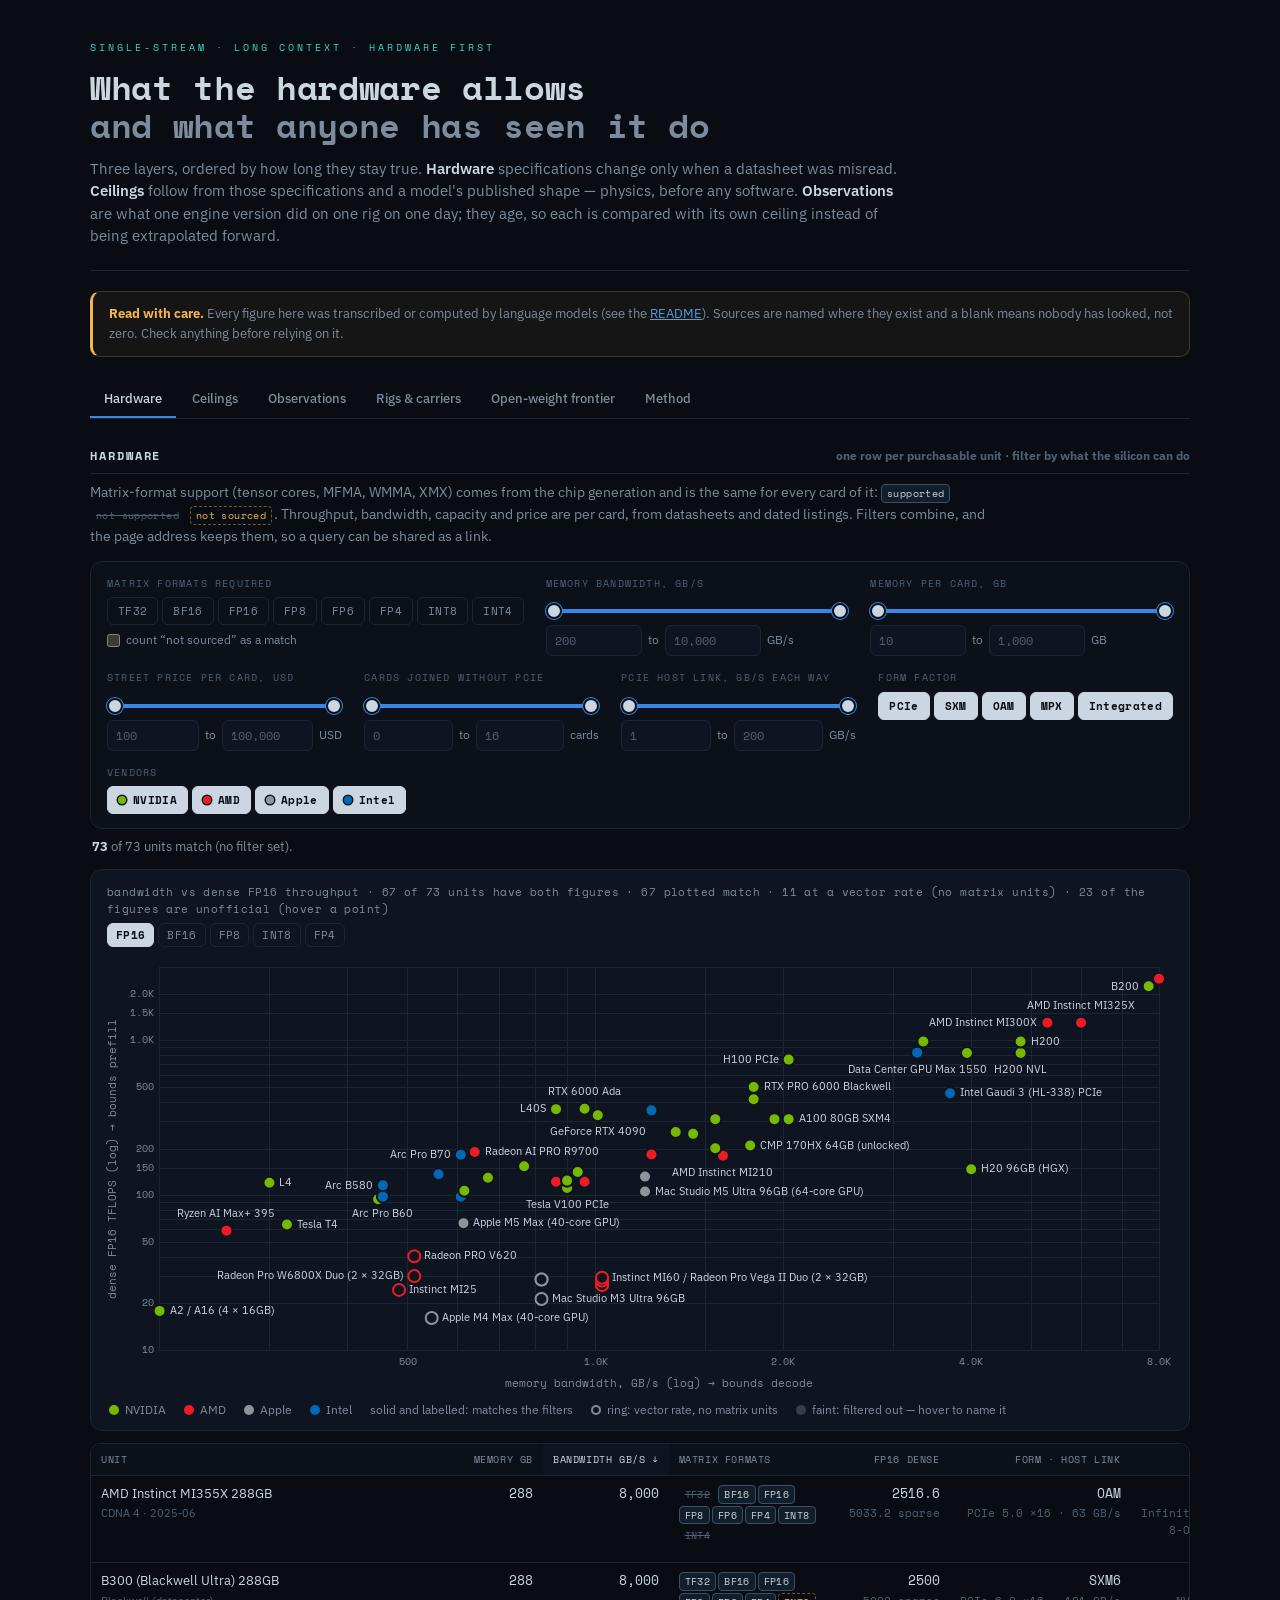
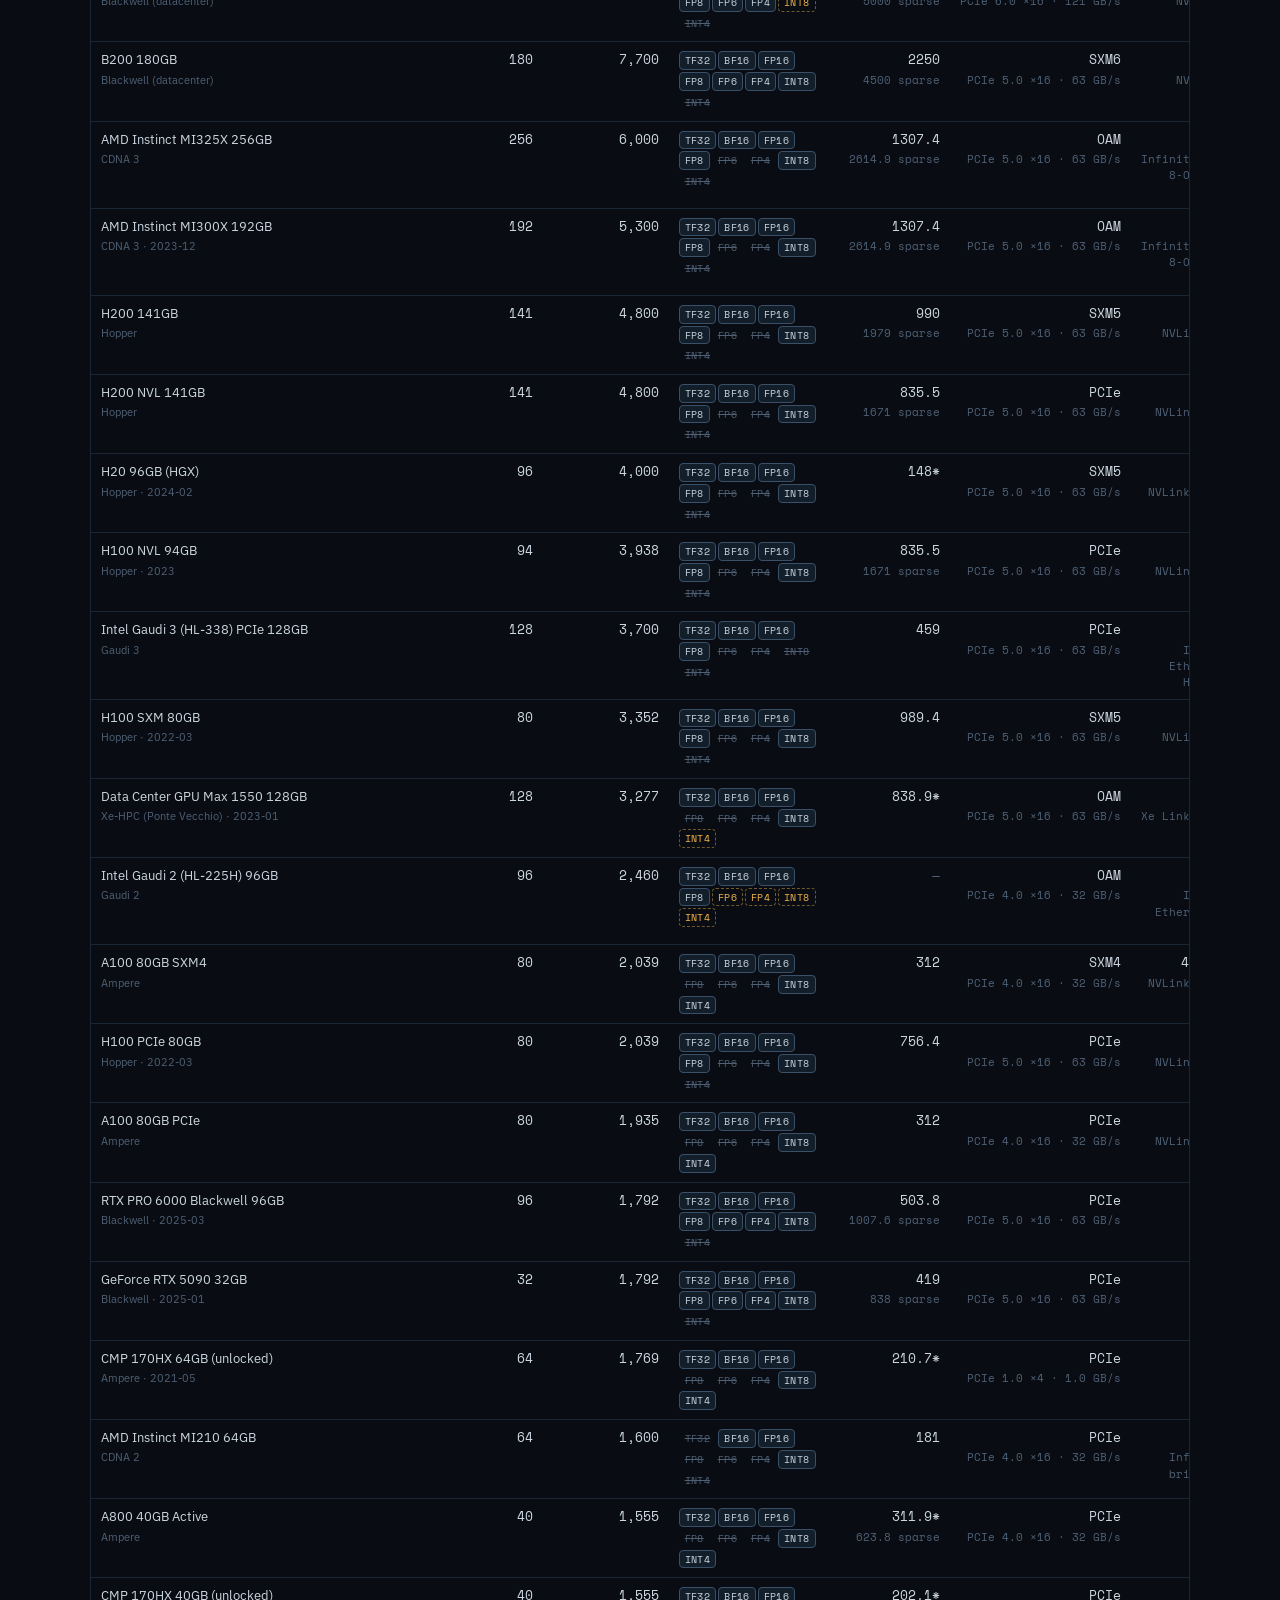
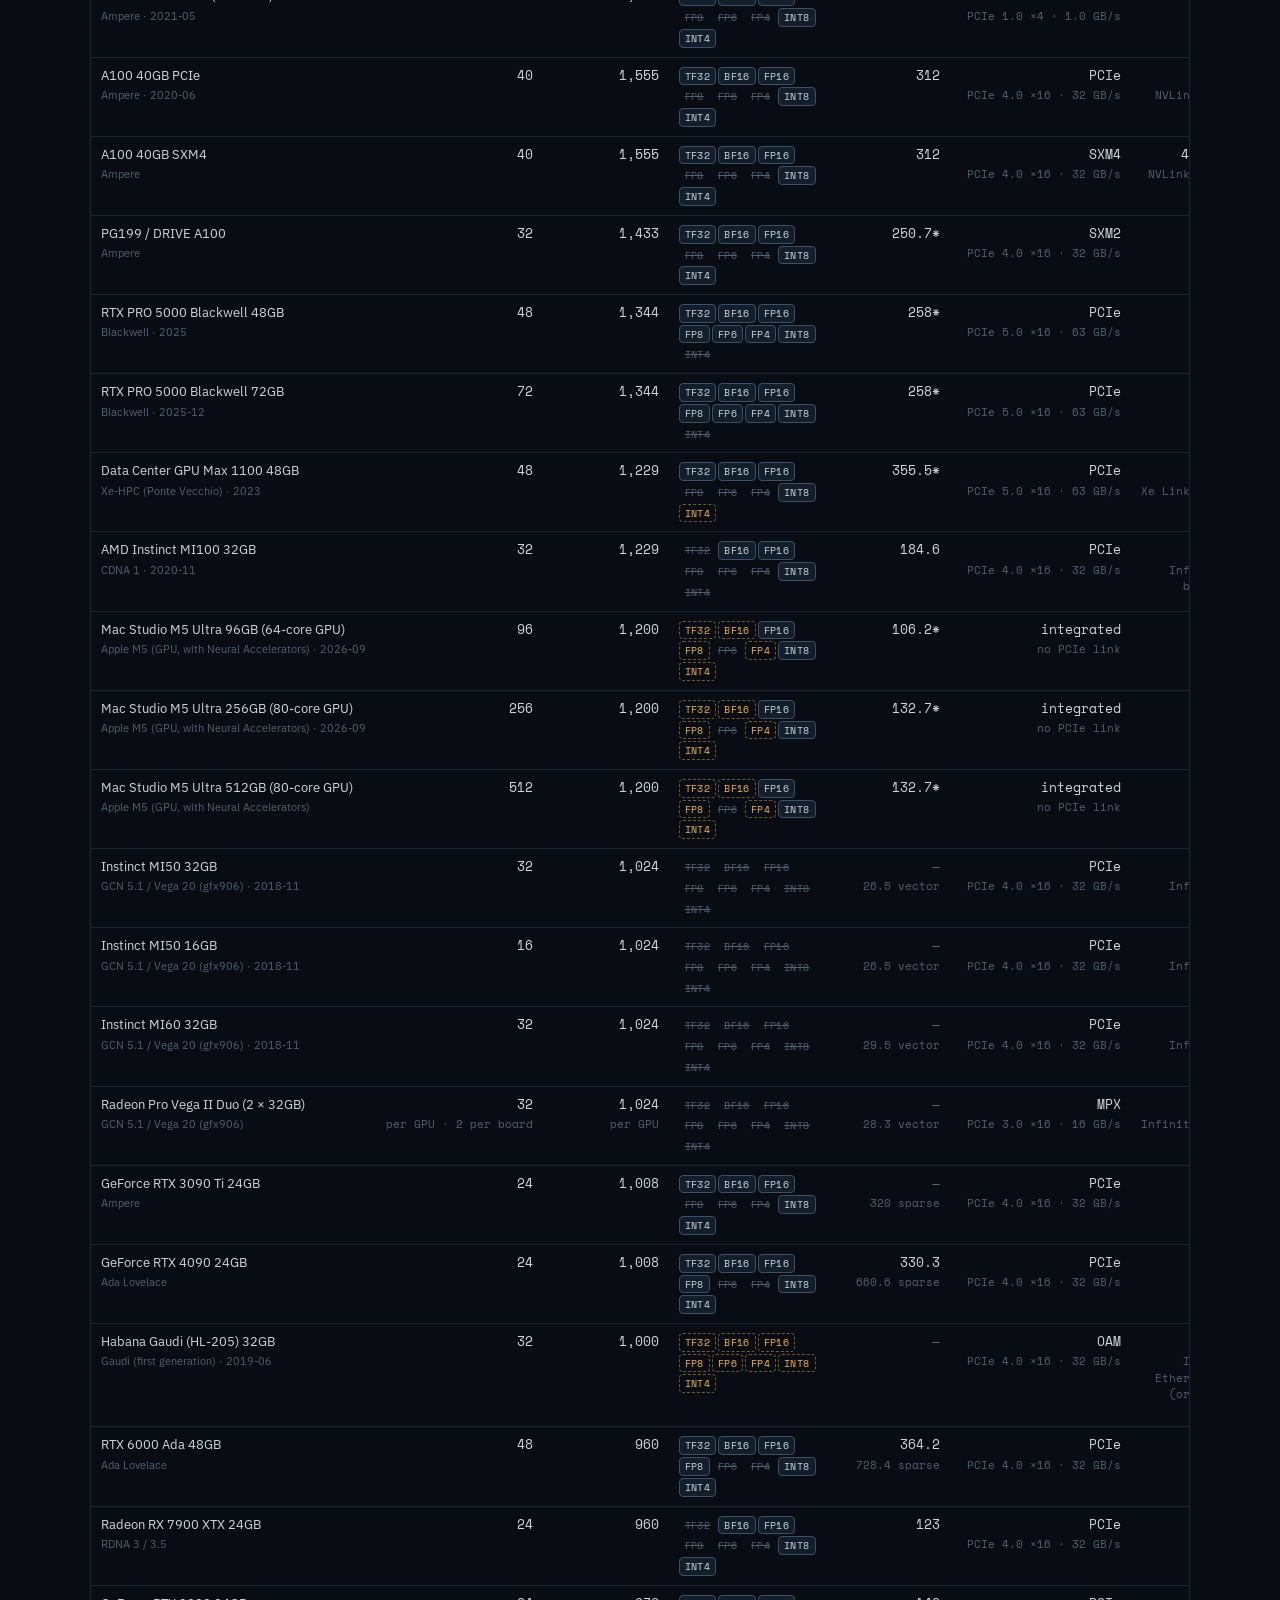
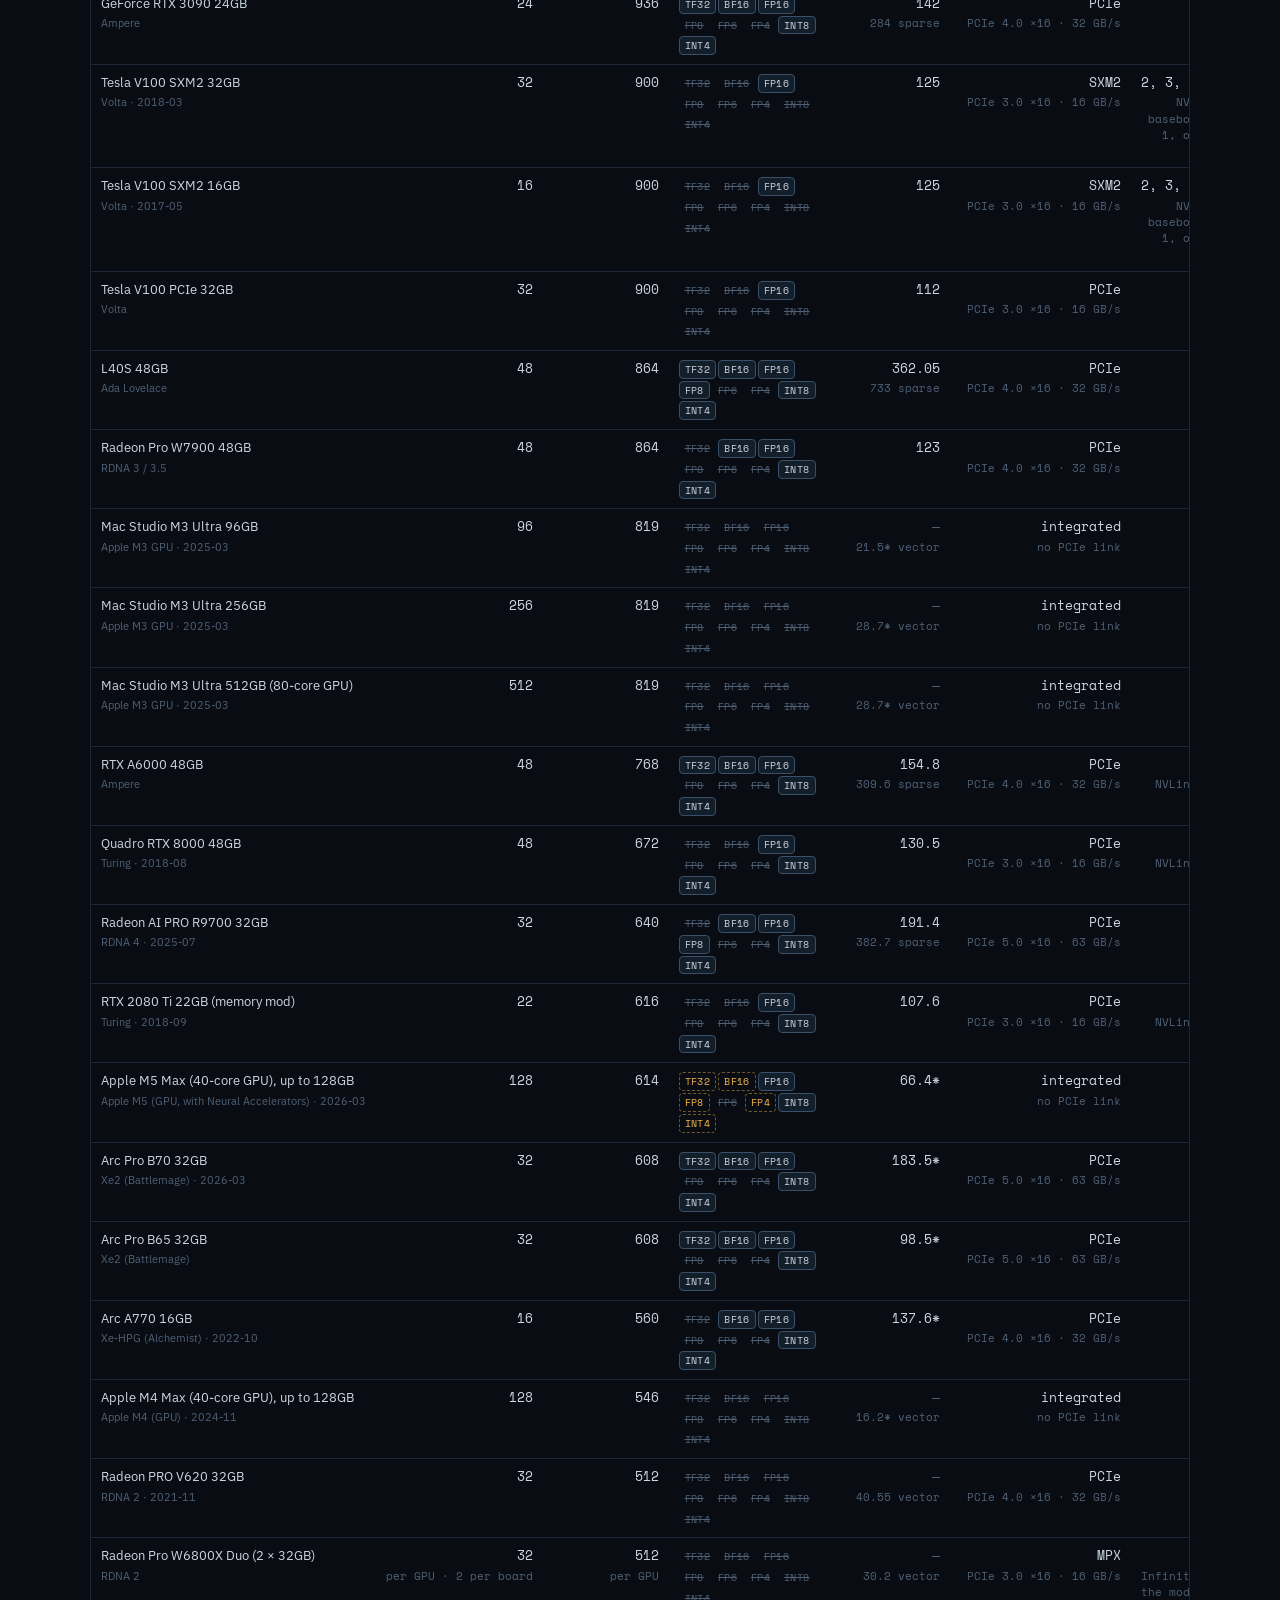
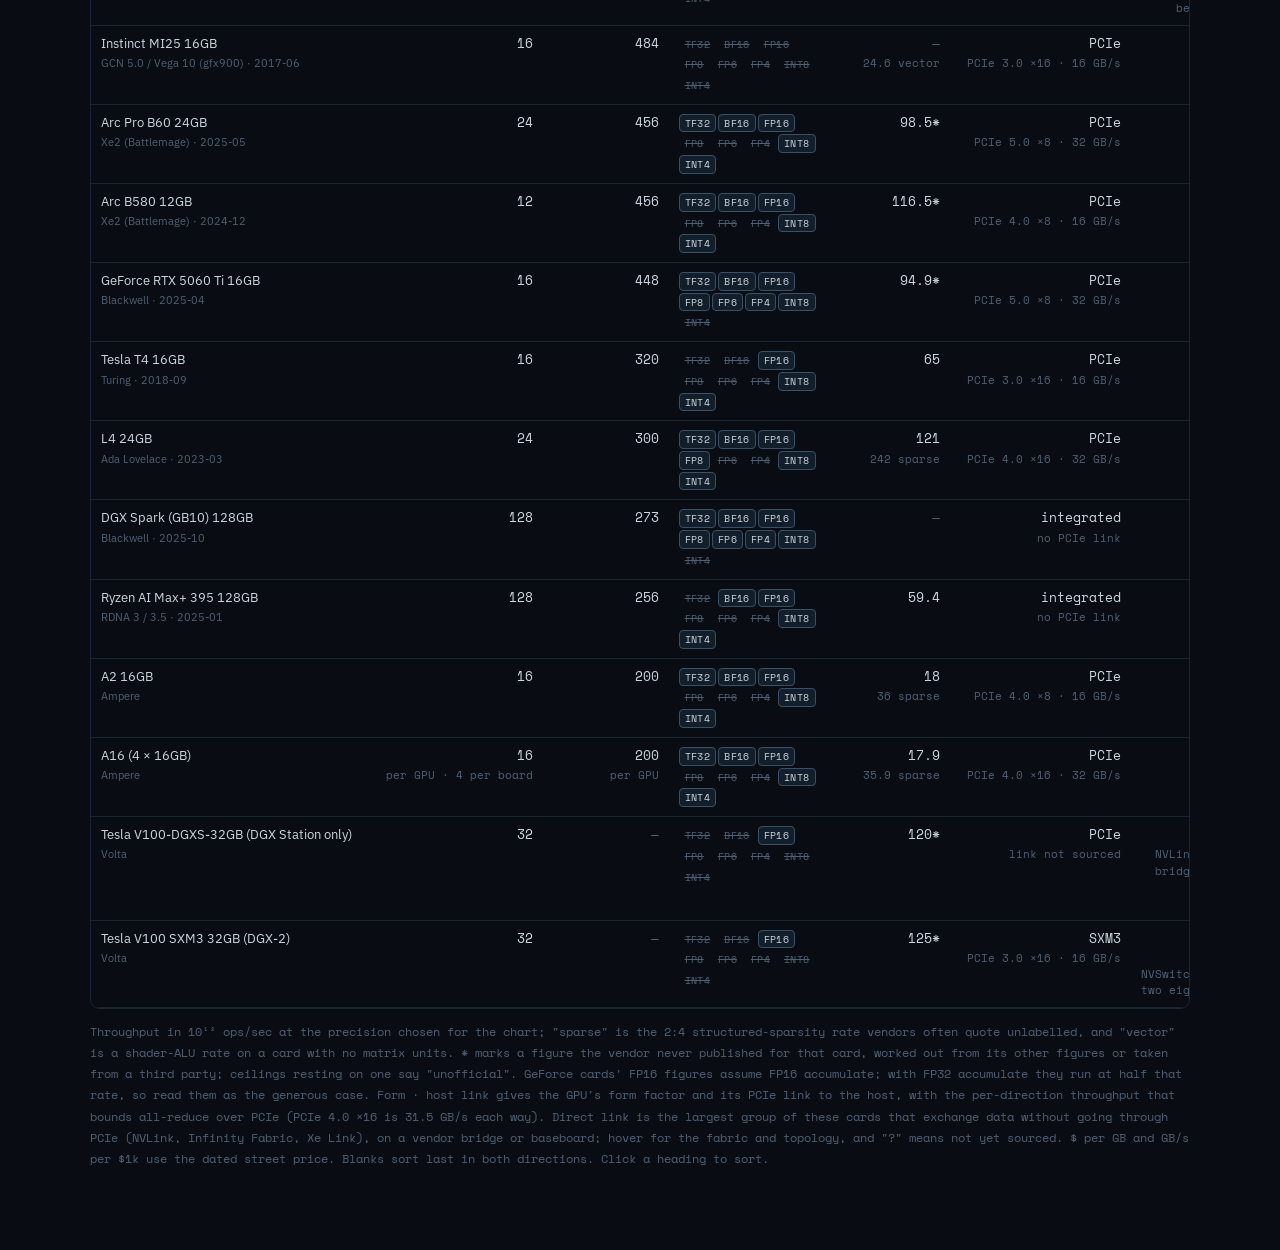
==== index.html @ 8f1ccc85 "fix: lookup tables are host RAM or SSD, not a host-RAM requirement Engines disagree on where n-gram " ====
<!DOCTYPE html>
<html lang="en">
<head>
<meta charset="UTF-8">
<meta name="viewport" content="width=device-width, initial-scale=1.0">
<title>Long-Context Inference Compendium</title>
<link rel="icon" href="data:image/svg+xml,%3Csvg xmlns='http://www.w3.org/2000/svg' viewBox='0 0 32 32'%3E%3Crect width='32' height='32' rx='6' fill='%230f1520'/%3E%3Cpath d='M4 8 L12 10 L20 20 L28 26' fill='none' stroke='%2337d6c6' stroke-width='3' stroke-linecap='round' stroke-linejoin='round'/%3E%3C/svg%3E">
<link rel="preconnect" href="https://fonts.googleapis.com">
<link rel="preconnect" href="https://fonts.gstatic.com" crossorigin>
<link href="https://fonts.googleapis.com/css2?family=Space+Mono:wght@400;700&family=IBM+Plex+Sans:wght@400;500;600&display=swap" rel="stylesheet">
<link rel="stylesheet" href="./assets/styles.css">
<!-- Chart.js vendored rather than CDN-linked: the page keeps working when a CDN
     is blocked or the version is pulled, and CI renders the same bytes users get. -->
<script src="./assets/chart.umd.js"></script>
<script type="module" src="./assets/app.js"></script>
</head>
<body>
<div class="wrap">

<header>
  <p class="kicker">Single-stream · long context · hardware first</p>
  <h1>What the hardware allows<br><span class="sub">and what anyone has seen it do</span></h1>
  <p class="lead">Three layers, ordered by how long they stay true. <b>Hardware</b> specifications change only when a datasheet was misread. <b>Ceilings</b> follow from those specifications and a model's published shape — physics, before any software. <b>Observations</b> are what one engine version did on one rig on one day; they age, so each is compared with its own ceiling instead of being extrapolated forward.</p>
</header>

<div class="loaderr hidden" id="loadError"></div>

<div class="note-band">
  <b>Read with care.</b> Every figure here was transcribed or computed by language models (see the <a href="https://github.com/ironblock/longctx-compendium#readme">README</a>). Sources are named where they exist and a blank means nobody has looked, not zero. Check anything before relying on it.
</div>

<div id="tabTop"></div>
<nav class="tabs" role="tablist" aria-label="Sections">
  <button type="button" role="tab" id="tab-hardware" data-tab="hardware" aria-controls="hardware" aria-selected="true">Hardware</button>
  <button type="button" role="tab" id="tab-ceilings" data-tab="ceilings" aria-controls="ceilings" aria-selected="false" tabindex="-1">Ceilings</button>
  <button type="button" role="tab" id="tab-observations" data-tab="observations" aria-controls="observations" aria-selected="false" tabindex="-1">Observations</button>
  <button type="button" role="tab" id="tab-rigs" data-tab="rigs" aria-controls="rigs" aria-selected="false" tabindex="-1">Rigs &amp; carriers</button>
  <button type="button" role="tab" id="tab-frontier" data-tab="frontier" aria-controls="frontier" aria-selected="false" tabindex="-1">Open-weight frontier</button>
  <button type="button" role="tab" id="tab-method" data-tab="method" aria-controls="method" aria-selected="false" tabindex="-1">Method</button>
</nav>

<div class="filters settingsbar" id="sharedSettings" hidden>
  <div class="sb-label">Shared by Ceilings, Rigs and the frontier</div>
  <div class="fgroup">
    <div class="tglabel">Weights</div>
    <div class="chips" id="weightChips"></div>
  </div>
  <div class="fgroup">
    <div class="tglabel">KV cache</div>
    <div class="chips" id="kvChips"></div>
  </div>
  <div class="fgroup">
    <div class="tglabel">Draft weights</div>
    <div class="chips" id="specChips"></div>
  </div>
  <div class="fgroup slide">
    <div class="tglabel" id="depthLabel">Context depth, tokens</div>
    <div id="depthSlider" role="group" aria-labelledby="depthLabel"></div>
  </div>
</div>

<!-- ===================================================================== 1 -->
<section id="hardware" role="tabpanel" aria-labelledby="tab-hardware" tabindex="0">
<h2>Hardware <span class="tail">one row per purchasable unit · filter by what the silicon can do</span></h2>
<p class="intro">Matrix-format support (tensor cores, MFMA, WMMA, XMX) comes from the chip generation and is the same for every card of it: <span class="fmt native">supported</span> <span class="fmt absent">not supported</span> <span class="fmt unknown">not sourced</span>. Throughput, bandwidth, capacity and price are per card, from datasheets and dated listings. Filters combine, and the page address keeps them, so a query can be shared as a link.</p>

<div class="filters" id="hwFilters">
  <div class="fgroup">
    <div class="tglabel">Matrix formats required</div>
    <div class="chips" id="fmtChips"></div>
    <label class="check"><input type="checkbox" id="fmtUnknownOk"> count “not sourced” as a match</label>
  </div>
  <div class="fgroup slide">
    <div class="tglabel" id="bwLabel">Memory bandwidth, GB/s</div>
    <div id="bwRange" role="group" aria-labelledby="bwLabel"></div>
  </div>
  <div class="fgroup slide">
    <div class="tglabel" id="memLabel">Memory per card, GB</div>
    <div id="memRange" role="group" aria-labelledby="memLabel"></div>
  </div>
  <div class="fgroup slide">
    <div class="tglabel" id="priceLabel">Street price per card, USD</div>
    <div id="priceRange" role="group" aria-labelledby="priceLabel"></div>
  </div>
  <div class="fgroup slide">
    <div class="tglabel" id="linkLabel" title="The largest group of these cards that NVLink, Infinity Fabric or Xe Link joins, on a vendor bridge or baseboard">Cards joined without PCIe</div>
    <div id="linkRange" role="group" aria-labelledby="linkLabel"></div>
  </div>
  <div class="fgroup slide">
    <div class="tglabel" id="hostLabel" title="The GPU's PCIe link to the host, per direction: what all-reduce over PCIe runs at">PCIe host link, GB/s each way</div>
    <div id="hostRange" role="group" aria-labelledby="hostLabel"></div>
  </div>
  <div class="fgroup">
    <div class="tglabel">Form factor</div>
    <div class="chips" id="formChips"></div>
  </div>
  <div class="fgroup">
    <div class="tglabel">Vendors</div>
    <div class="chips" id="vendorChips"></div>
  </div>
</div>
<p class="summary"><span id="hwSummary"></span> <button type="button" id="hwReset" hidden>Clear filters</button></p>

<div class="chartbox">
  <div class="cap">
    <span id="scatterCap"></span>
    <span class="chips mini" id="scatterPrecChips" aria-label="Throughput precision for the chart"></span>
  </div>
  <div class="ch ch-scatter"><canvas id="scatterChart" aria-label="Memory bandwidth against dense matrix throughput, one point per catalog unit" role="img"></canvas></div>
  <div class="legend" id="scatterLegend"></div>
</div>

<div class="tscroll"><table id="hwTable">
  <thead><tr></tr></thead>
  <tbody></tbody>
</table></div>
<p class="src" id="hwNote"></p>
</section>

<!-- ===================================================================== 2 -->
<section id="ceilings" role="tabpanel" aria-labelledby="tab-ceilings" tabindex="0">
<h2>Ceilings <span class="tail">one model, one depth · what physics allows before any software</span></h2>
<p class="intro"><b>Decode</b> (one stream, one token per pass) is bounded by memory bandwidth ÷ the bytes each step must read: the active weights, the whole KV cache of every full-attention layer, the window of every sliding-window layer, and the state of every linear-attention layer. That grows with depth at a rate set by the model's architecture — which is why a hybrid model and a dense one cannot be compared on raw tokens/sec, only each against its own ceiling. <b>Prefill</b> is bounded by rated matrix throughput at the precision the engine actually multiplies in; real prefill lands far below it, so read it as a bound, not a forecast.</p>

<div class="filters" id="ceilControls">
  <div class="fgroup wide">
    <div class="tglabel">Model</div>
    <select id="modelSelect" aria-label="Model"></select>
  </div>
  <div class="fgroup slide">
    <div class="tglabel" id="cardLabel">Cards</div>
    <div id="cardSlider" role="group" aria-labelledby="cardLabel"></div>
    <label class="check"><input type="checkbox" id="cardsAuto"> the fewest of 1, 2, 4 or 8 that fit</label>
  </div>
  <div class="fgroup">
    <div class="tglabel">Split across cards</div>
    <div class="chips" id="splitChips"></div>
  </div>
  <div class="fgroup">
    <div class="tglabel">Devices</div>
    <div class="chips" id="scopeChips"></div>
  </div>
</div>

<p class="summary" id="ceilScope"></p>

<div class="modelcard" id="modelCard"></div>

<div class="chartbox">
  <div class="cap"><span id="depthCap"></span><span>KV and weights at the formats chosen above · higher stays faster at depth</span></div>
  <div class="ch ch-line"><canvas id="depthChart" aria-label="Share of the empty-context decode ceiling remaining as depth grows, one line per model" role="img"></canvas></div>
  <div class="legend" id="depthLegend"></div>
</div>

<div class="tscroll"><table id="ceilTable">
  <thead><tr>
    <th class="lbl">Device</th>
    <th>Cards</th>
    <th class="lbl">Memory</th>
    <th class="lbl" style="min-width:150px">Decode ceiling</th>
    <th class="lbl">Prefill ceiling</th>
    <th>Price</th>
    <th>Decode per $1k</th>
  </tr></thead>
  <tbody></tbody>
</table></div>
<p class="src" id="ceilNote"></p>
</section>

<!-- ===================================================================== 3 -->
<section id="observations" role="tabpanel" aria-labelledby="tab-observations" tabindex="0">
<h2>Observations <span class="tail">what one stack did, on one date · each against its own ceiling</span></h2>
<p class="intro">Each group is one serving line: a rig, an engine, a model, its weights and its cache. Every reading states its depth. Nothing is interpolated, extrapolated or modeled — if it was not seen, it is not here. <b>Share of ceiling</b> divides a reading by the ceiling for that exact configuration, so it measures how much of the hardware that software reached: the part that changes when someone writes a better kernel. A reading above its ceiling means its attribution is wrong somewhere, except under speculative decoding, which can emit more than one token per pass (marked <span class="specmark">spec</span>), and where part of the work ran on hardware the ceiling does not count, such as Apple's Neural Engine (marked <span class="specmark">offload</span>).</p>

<div class="filters" id="obsFilters">
  <div class="fgroup">
    <div class="tglabel">Device</div>
    <select id="obsDevice" aria-label="Device"></select>
  </div>
  <div class="fgroup">
    <div class="tglabel">Model</div>
    <select id="obsModel" aria-label="Model"></select>
  </div>
  <div class="fgroup">
    <div class="tglabel">Metric</div>
    <div class="chips" id="obsMetricChips"></div>
  </div>
  <div class="fgroup">
    <div class="tglabel">Provenance</div>
    <div class="chips" id="obsProvChips"></div>
  </div>
  <div class="fgroup">
    <div class="tglabel" title="Speculative decoding (MTP, DFlash, a draft model). Prefill readings are not speculative and always show.">Decode speculation</div>
    <div class="chips" id="obsSpecChips"></div>
  </div>
</div>
<p class="summary" id="obsSummary"></p>

<div class="tscroll"><table id="obsTable">
  <thead><tr>
    <th class="lbl">Reading</th>
    <th>Value</th>
    <th>Ceiling</th>
    <th class="lbl" style="min-width:170px">Share of ceiling</th>
    <th class="lbl">Notes</th>
  </tr></thead>
  <tbody></tbody>
</table></div>
<p class="src" id="obsNote"></p>
</section>

<!-- ===================================================================== 4 -->
<section id="rigs" role="tabpanel" aria-labelledby="tab-rigs" tabindex="0">
<h2>Rigs under consideration <span class="tail">no measured line yet · ceilings at the shared settings above</span></h2>
<p class="intro">A rig on a carrier board takes its bridge, peer wiring, host link and price from the carrier (below), so every rig on one board shares one record; a module without NVLink meets its peers over PCIe even on an NVLink carrier. Peer bandwidth is the vendor's peak rating per GPU, both directions summed, and only as good as what the board actually wires. Single-stream decode follows memory bandwidth — one card's under a layer split, all of them under tensor parallel; peer links decide how close tensor parallel gets to that, and matter for prefill, concurrent streams, and anything streamed from host RAM.</p>
<div class="tscroll"><table id="candTable">
  <thead><tr>
    <th class="lbl">Rig</th><th>VRAM</th><th>Bandwidth</th><th>Price</th><th class="lbl">Interconnect</th><th class="lbl">Peer bandwidth · host link</th><th class="lbl" style="min-width:230px">Ceilings for its models</th>
  </tr></thead>
  <tbody></tbody>
</table></div>
<h3 id="carriers">Carriers</h3>
<p class="intro">The boards SXM and OAM modules mount on, and which catalog units fit each. <b>Fit</b>: verified means an owner ran it and said so; reported, a vendor, seller or second-hand claim; untested, nobody has said either way; fails, reported not to work. Host link is per GPU, both directions at line rate, shared among the GPUs on one uplink. Over PCIe, peers on one switch stay off the host; without a switch every all-reduce crosses it.</p>
<div class="tscroll"><table id="carrierTable">
  <thead><tr>
    <th class="lbl">Carrier</th><th class="lbl">Peer link</th><th class="lbl">Host link per GPU · switch</th><th>Price</th><th class="lbl">Fits</th>
  </tr></thead>
  <tbody></tbody>
</table></div>
<h3 id="systems">Systems</h3>
<p class="intro">Whole machines built around a GPU or accelerator board: the host, chassis and power come with them, and a used one is usually sold with its modules installed. Recorded for completeness, so they need not be rediscovered; several draw more than a household circuit gives, or need 200–240 V. Columns are as for carriers; <b>fit</b> verified also covers a module the maker sold the system with. <b>Host memory</b> matters beyond the OS: it is where weights and caches go when they spill off the GPUs, and the host link per GPU is how fast they come back.</p>
<div class="tscroll"><table id="systemTable">
  <thead><tr>
    <th class="lbl">System</th><th class="lbl">Host</th><th class="lbl">Peer link</th><th class="lbl">Host link per GPU · switch</th><th>Max power</th><th>Price</th><th class="lbl">Fits</th>
  </tr></thead>
  <tbody></tbody>
</table></div>
</section>

<!-- ===================================================================== 5 -->
<section id="frontier" role="tabpanel" aria-labelledby="tab-frontier" tabindex="0">
<h2>Open-weight frontier <span class="tail">the best open model at each size · what the rigs above can hold</span></h2>
<p class="intro">Every open-weight model scored on one quality index, by total parameters, which set the memory its weights need. A model is on the <b>frontier</b> when no model of its size or smaller scores higher; the staircase joins them. Each takes its best score among the variants the index ran (effort levels, reasoning modes). The dashed lines mark how many parameters each rig's memory holds at the weight format in the shared settings above, weights only: the cache and runtime overhead come on top, and active parameters, not total, set decode speed.</p>
<div class="chartbox">
  <div class="cap"><span id="frontierCap"></span></div>
  <div class="ch ch-scatter"><canvas id="frontierChart" aria-label="Open-weight models by total parameters against the quality index, with the frontier and rig memory lines" role="img"></canvas></div>
</div>
<div class="tscroll"><table id="frontierTable">
  <thead><tr>
    <th class="lbl">Model</th><th>Parameters</th><th class="lbl">As released</th><th>Index</th><th>Weights</th><th class="lbl">Smallest rig that holds them</th><th class="lbl">Frontier</th>
  </tr></thead>
  <tbody></tbody>
</table></div>
<p class="src" id="frontierNote"></p>
</section>

<!-- ===================================================================== method -->
<section id="method" role="tabpanel" aria-labelledby="tab-method" tabindex="0">
<h2>Method &amp; sources</h2>
<ul class="notes">
  <li><b>Format support</b> is recorded once per chip generation in <span class="code">data/compendium.json</span> → <span class="code">architectures</span>, each with the sources it rests on. “Native” means the matrix units take that input type; emulating it or upcasting to a wider type does not count. A card can override its generation only with a note saying why. FP8 weights can still be <i>stored</i> on a card without FP8 matrix units — that saves memory and bandwidth, not compute. Apple publishes no list of the types its GPUs multiply natively. M3 and M4 read “absent” because Apple says GPUs before M5 have no neural accelerators and fall back to shader code; M5 reads “native” for FP16 and INT8 on Apple's own example and an independent benchmark, and “unknown” for most of the rest.</li>
  <li><b>Decode ceiling</b> = bandwidth ÷ (weights read × bits per weight ÷ 8 + KV bytes at depth + recurrent state). Weights read = active parameters less an untied input embedding table, of which a step reads one row; a tied table doubles as the output head and is read in full. KV bytes = 2 × KV heads × head size × bytes per element, for every full-attention layer times the depth and every sliding-window layer times its window; an MLA model stores one compressed latent per position instead, and a block-sparse layer reads only its fixed budget of positions however deep the cache. Recurrent state is one key×value matrix per head per linear-attention layer at FP32. Under a layer split a single stream runs one card at a time, so it gets one card's bandwidth; under tensor parallel it gets all of them, with perfect scaling assumed.</li>
  <li><b>Prefill ceiling</b> = rated dense matrix throughput ÷ FLOPs per token, where FLOPs per token = 2 × active parameters + 4 × attention heads × head size × positions attended on each softmax layer (a cold prompt attends over half itself on average). Every card counts under either split. The precision is the one the engine actually multiplies in: GGUF quants follow llama.cpp's own kernel dispatch (<span class="code">docs/roofline-dequant-paths.md</span>), FP8 checkpoints use FP8 only where the matrix units take it, and anything ungrounded falls back to FP16 and says so. Datacenter Blackwell (B200, B300) takes llama.cpp's Hopper paths, because its Blackwell-specific kernels target the workstation chips only. A card with no matrix units at all is bounded by its fastest shader rate (packed FP16 or dot-product INT8), labelled “vector”. Where a vendor never published a rate for a card, one worked out from its other ratings or taken from a third party stands in, labelled “unofficial”, with the working in the card's note.</li>
  <li><b>Fit</b> = the model's GPU-resident parameters × bits per weight + KV at depth + recurrent state, against every card's memory less 1 GiB each for the runtime. GPU-resident leaves out vision towers, MTP heads and lookup tables. With <b>Draft weights</b> set, the model's MTP head, or a drafter recorded for it plus the drafter's own cache, is added at the same bits per weight. Lookup tables (Qwen3.8-Flash-Next's n-gram embedding, DeepSeek's Engram) are read a few rows per token (16 rows, about 5 KB, for Flash-Next; 48 rows, about 13 KB, for DeepSeek V4.1 Flash), so they are left out of GPU memory and reported beside it at their shipped precision. Where they go depends on the engine: pinned host RAM (vLLM by default), read from SSD on demand (llama.cpp, ExLlamaV3 and Strata by default), or GPU memory (SGLang's default for DeepSeek's Engram); quantized copies exist too (FP8, IQ4_NL). Where a rig records its host memory, the page says whether the tables fit in it. The decode ceiling is not raised for speculative decoding, whose gain depends on a measured acceptance rate; speculative readings are shown against it but not held to it. Catalog memory is read as GiB, which is what vendors mean. Under tensor parallel, a model with fewer KV heads than cards replicates them, and an MLA model's latent cache is copied whole to every card; the table warns when a model's attention heads do not split evenly across the cards. Unified-memory machines give the GPU only part of their RAM by default; that is in each unit's note, not the arithmetic.</li>
  <li><b>What the ceilings leave out on purpose:</b> kernel launch and synchronization cost, MoE routing, batching, interconnect time under tensor parallel, and any precision mix within a checkpoint (gpt-oss keeps attention in BF16, so its true ceiling is lower than one computed at MXFP4 throughout). Each omission makes the ceiling higher, never lower, so it stays an upper bound.</li>
  <li><b>Model shapes</b> are transcribed from each model's published <span class="code">config.json</span> and model card, with the URL beside each entry in <span class="code">assets/models.js</span>. Bits per weight for GGUF recipes (Q4_K_M and similar) are typical averages; a line that records its own measured width uses that instead.</li>
  <li><b>Observations</b> keep the source's own words where it gave a range, a caveat or no depth. “Recorded” is when a figure entered this page, which is the latest it could have been observed; “observed” is the source's own date where it gave one. <b>Witnessed</b> means the maintainer personally saw the hardware produce the numbers; <b>reported</b> is someone else's account, kept because nothing gives a specific reason to doubt it. A line whose source names only the model's size gets a weights-only bound, which leaves out the cache and so sits above the true ceiling. A withdrawn line stays visible with the reason it was withdrawn.</li>
  <li><b>Editing:</b> every number lives in <span class="code">data/compendium.json</span>; <span class="code">data/README.md</span> says how to add a card, a chip generation or a reading, and <span class="code">tools/check-ceilings.mjs</span> fails if any reading claims more than its hardware can do.</li>
</ul>
</section>

</div><!-- /wrap -->
</body>
</html>
---- assets/styles.css ----
:root {
  --bg:#090d13; --panel:#0f1520; --panel2:#0b1019; --line:#1a2535;
  --text:#ccd6e0; --muted:#7d8b9c; --dim:#4f6075;
  --m:#5fd97a; --e:#f3b54c; --u:#5b9bd5;
  --bad:#ff6060; --warn:#ffa040; --ok:#5fd97a;
  /* chart series: validated on the dark panel (dataviz validate_palette, adjacent + all-pairs for three) */
  --s1:#3987e5; --s2:#d95926; --s3:#199e70;
  --mute-mark:#3a4a5c;
  /* vendor marks: brand colours (dataviz validate_palette, dark panel, all pairs):
     CVD worst pair NVIDIA/AMD dE 9.7 deutan, normal-vision floor 20.3, all >= 3:1.
     Two checks fail on purpose: NVIDIA sits above the lightness band, which is what
     keeps it apart from AMD's red under deuteranopia, and Apple is its brand grey. */
  --v-nvidia:#76b900; --v-amd:#ed1c24; --v-intel:#0068b5; --v-apple:#8e959a;
  --mono:'Space Mono',monospace; --sans:'IBM Plex Sans',sans-serif;
  color-scheme: dark;
}
*{box-sizing:border-box;margin:0;padding:0}
body{background:var(--bg);color:var(--text);font-family:var(--sans);line-height:1.55;-webkit-font-smoothing:antialiased;padding-bottom:80px}
a{color:var(--u)}
.wrap{max-width:1140px;margin:0 auto;padding:0 20px}
@media(max-width:600px){.wrap{padding:0 16px}}
header{padding:40px 0 22px;border-bottom:1px solid var(--line);margin-bottom:20px}
.kicker{font-family:var(--mono);font-size:10px;letter-spacing:.3em;text-transform:uppercase;color:#37d6c6;margin-bottom:12px}
h1{font-family:var(--mono);font-size:clamp(22px,3.6vw,34px);font-weight:700;line-height:1.12;letter-spacing:-.01em;margin-bottom:14px}
h1 .sub{color:var(--muted);display:inline;font-size:inherit;margin:0}
.lead{font-size:14.5px;color:var(--muted);max-width:820px}
.lead b{color:var(--text);font-weight:600}
h2{font-family:var(--mono);font-size:12px;letter-spacing:.16em;text-transform:uppercase;color:var(--text);margin:52px 0 8px;padding-bottom:8px;border-bottom:1px solid var(--line);display:flex;justify-content:space-between;align-items:baseline;flex-wrap:wrap;gap:4px 16px}
h3{font-family:var(--mono);font-size:11.5px;letter-spacing:.14em;text-transform:uppercase;color:var(--text);margin:32px 0 4px}
h2 .tail{font-family:var(--sans);font-size:11.5px;letter-spacing:0;text-transform:none;color:var(--dim)}
p{font-size:14px}
.intro{font-size:13.5px;color:var(--muted);max-width:900px;margin:8px 0 6px}
.intro b{color:var(--text);font-weight:600}
.code{font-family:var(--mono);font-size:12px;color:var(--text)}

.note-band{background:rgba(243,181,76,.05);border:1px solid rgba(243,181,76,.22);border-left:3px solid var(--e);border-radius:10px;padding:12px 16px;font-size:13px;color:var(--muted);margin:8px 0 14px}
.note-band b{color:var(--e)}
.tabs{position:sticky;top:0;z-index:20;display:flex;gap:2px;overflow-x:auto;background:var(--bg);border-bottom:1px solid var(--line);margin:22px 0 0;scrollbar-width:none}
.tabs::-webkit-scrollbar{display:none}
.tabs button{flex:0 0 auto;background:none;border:0;border-bottom:2px solid transparent;color:var(--muted);font:500 13px var(--sans);padding:11px 14px 9px;cursor:pointer;white-space:nowrap}
.tabs button:hover{color:var(--text)}
.tabs button[aria-selected="true"]{color:var(--text);border-bottom-color:var(--s1)}
.tabs button:focus-visible{outline:2px solid var(--s1);outline-offset:-2px;border-radius:4px}
.settingsbar{margin:14px 0 0}
.sb-label{flex:1 0 100%;font-family:var(--mono);font-size:10px;letter-spacing:.14em;text-transform:uppercase;color:var(--dim)}
section[role="tabpanel"]:focus-visible{outline:none}
section[role="tabpanel"] > h2:first-child{margin-top:28px}
[hidden]{display:none !important}

/* filter panels: one row of controls above everything they scope */
.filters{display:flex;flex-wrap:wrap;gap:14px 22px;background:var(--panel2);border:1px solid var(--line);border-radius:12px;padding:14px 16px;margin:14px 0 8px}
.fgroup{display:flex;flex-direction:column;gap:6px;min-width:0}
.fgroup.wide{flex:1 1 260px}
.tglabel{font-family:var(--mono);font-size:10px;letter-spacing:.12em;text-transform:uppercase;color:var(--dim)}
.chips{display:flex;flex-wrap:wrap;gap:4px}
.chips button{font-family:var(--mono);font-size:11px;letter-spacing:.03em;color:var(--muted);background:transparent;border:1px solid var(--line);padding:5px 10px;border-radius:6px;cursor:pointer;transition:.12s;min-height:28px}
.chips button:hover{color:var(--text);border-color:#2a3a50}
.chips button.on{background:var(--text);color:var(--bg);border-color:var(--text);font-weight:700}
.chips button.off{text-decoration:line-through;color:var(--dim)}
.chips button:focus-visible,select:focus-visible,input:focus-visible{outline:2px solid var(--u);outline-offset:1px}
.chips.mini button{padding:3px 8px;font-size:10.5px;min-height:24px}
select,input[type=number]{font-family:var(--mono);font-size:12px;color:var(--text);background:var(--panel);border:1px solid var(--line);border-radius:6px;padding:6px 8px;max-width:100%}
input[type=number]{width:96px}
.check,.numin{font-size:12px;color:var(--muted);display:flex;align-items:center;gap:6px}

/* range sliders: a thin track, the selected span in the accent, round thumbs.
   Two inputs share one track; only their thumbs take the pointer, so either
   handle can be grabbed wherever the other sits. */
.fgroup.slide{flex:1 1 230px;min-width:0;max-width:340px}
.slider{position:relative;height:28px;--lo:0%;--hi:100%}
.slider .track{position:absolute;left:8px;right:8px;top:12px;height:4px;border-radius:2px;background:var(--line)}
.slider .fill{position:absolute;top:0;bottom:0;border-radius:2px;background:var(--s1);left:var(--lo);right:calc(100% - var(--hi))}
.slider input[type=range]{position:absolute;inset:0;width:100%;height:28px;margin:0;background:none;pointer-events:none;-webkit-appearance:none;appearance:none;z-index:2}
.slider input[type=range]::-webkit-slider-runnable-track{background:none;height:28px}
.slider input[type=range]::-moz-range-track{background:none}
.slider input[type=range]::-webkit-slider-thumb{-webkit-appearance:none;appearance:none;pointer-events:auto;width:16px;height:16px;margin-top:6px;border-radius:50%;background:var(--text);border:2px solid var(--panel2);box-shadow:0 0 0 1px var(--s1);cursor:grab}
.slider input[type=range]::-moz-range-thumb{pointer-events:auto;width:14px;height:14px;border-radius:50%;background:var(--text);border:2px solid var(--panel2);box-shadow:0 0 0 1px var(--s1);cursor:grab}
.slider input[type=range]:active::-webkit-slider-thumb{cursor:grabbing}
.slider input[type=range]:focus-visible{outline:none}
.slider input[type=range]:focus-visible::-webkit-slider-thumb{box-shadow:0 0 0 3px var(--u)}
.slider input[type=range]:focus-visible::-moz-range-thumb{box-shadow:0 0 0 3px var(--u)}
.range-vals{display:flex;align-items:center;gap:6px;font-size:12px;color:var(--muted)}
.range-vals input[type=number]{width:96px;flex:0 1 auto;min-width:0;font-variant-numeric:tabular-nums}
.range-vals input::placeholder{color:var(--dim)}
.single{display:flex;align-items:center;gap:12px}
.single .slider{flex:1 1 auto;min-width:0}
.single .readout{font-family:var(--mono);font-size:12px;color:var(--text);min-width:64px;text-align:right;font-variant-numeric:tabular-nums}
.single.disabled .slider{opacity:.35}
.single.disabled .readout{color:var(--muted)}
.slider input[type=range]:disabled::-webkit-slider-thumb{cursor:default}
.summary{font-size:13px;color:var(--muted);margin:4px 2px 0}
.summary b{color:var(--text)}
.summary button{font:inherit;color:var(--u);background:none;border:0;cursor:pointer;text-decoration:underline;padding:0}

/* charts */
.chartbox{background:var(--panel);border:1px solid var(--line);border-radius:12px;padding:14px 12px 10px;margin:12px 0}
.chartbox .cap{font-family:var(--mono);font-size:10.5px;color:var(--muted);letter-spacing:.04em;display:flex;justify-content:space-between;align-items:center;flex-wrap:wrap;gap:6px 12px;padding:0 4px 8px}
.ch{position:relative}
.ch-scatter{height:440px}
.ch-line{height:340px}
@media(max-width:600px){.ch-scatter{height:360px}.ch-line{height:300px}}
.legend{display:flex;flex-wrap:wrap;gap:6px 18px;font-size:12px;color:var(--muted);padding:6px 6px 0}
.legend span{display:inline-flex;align-items:center;gap:6px}
.swatch{width:10px;height:10px;border-radius:50%;flex:0 0 auto}
.swatch.line{width:18px;height:0;border-radius:0;border-top:2px solid}
.swatch.faint{opacity:.35}
.swatch.ring{background:transparent;box-shadow:inset 0 0 0 2px var(--muted)}
/* A vendor chip's dot is the chart's legend: filled when shown, a hollow ring when hidden. */
.vdot{display:inline-block;width:8px;height:8px;border-radius:50%;margin-right:7px;vertical-align:0;background:var(--c);box-shadow:0 0 0 1.5px var(--panel)}
.chips button.off .vdot{background:transparent;box-shadow:inset 0 0 0 1.5px var(--dim)}
.hidden{display:none!important}

/* tables */
.tscroll{overflow-x:auto;border:1px solid var(--line);border-radius:10px;margin:12px 0}
table{border-collapse:collapse;width:100%;font-size:12.5px;min-width:640px}
th,td{padding:8px 10px;text-align:right;border-bottom:1px solid var(--line);white-space:nowrap;vertical-align:top}
th{font-family:var(--mono);font-weight:400;font-size:10px;letter-spacing:.06em;color:var(--muted);text-transform:uppercase;background:var(--panel2);position:sticky;top:0;vertical-align:bottom}
td.lbl,th.lbl{text-align:left}
td.wrap{white-space:normal}
th.sortable{cursor:pointer;user-select:none}
th.sortable:hover{color:var(--text);background:var(--panel)}
th.sorted{color:var(--text);background:var(--panel)}
tbody tr:hover{background:rgba(255,255,255,.015)}
.num{font-family:var(--mono);font-variant-numeric:tabular-nums}
.sub{display:block;font-size:10.5px;color:var(--dim);margin-top:2px}
/* Fabric names run long; let them wrap under the card count. */
td.link .sub{white-space:normal;min-width:12em;max-width:16em;margin-left:auto}
.dash{color:var(--dim);font-family:var(--mono)}
.fit-untested{color:var(--dim)}
.sub.prose{font-family:var(--sans);white-space:normal}
.t-ok{color:var(--ok)} .t-warn{color:var(--warn)} .t-bad{color:var(--bad)}
.grp{font-family:var(--mono);font-size:10px;letter-spacing:.1em;text-transform:uppercase;background:var(--panel2);color:var(--dim);border-top:1px solid var(--line);text-align:left}

/* format badges */
.fmt{display:inline-block;font-family:var(--mono);font-size:9.5px;letter-spacing:.04em;padding:1px 5px;margin:1px 2px 1px 0;border-radius:4px;border:1px solid var(--line)}
.fmt.native{color:var(--text);border-color:#3a5068;background:rgba(91,155,213,.12)}
.fmt.absent{color:var(--dim);text-decoration:line-through;border-color:transparent}
.fmt.unknown{color:var(--e);border-style:dashed;border-color:rgba(243,181,76,.45)}
.fmts{white-space:normal;min-width:170px;max-width:220px}

/* inline ceiling bars: thin, one hue, the value in text ink beside them */
.bar{display:flex;align-items:center;gap:8px}
.bar .track{flex:1 1 auto;height:6px;border-radius:3px;background:var(--line);min-width:48px;position:relative;overflow:hidden}
.bar .fill{position:absolute;left:0;top:0;bottom:0;border-radius:3px;background:var(--s1)}
.bar .fill.over{background:var(--bad)}
.bar .fill.spec{background:var(--e)}
.bar .v{font-family:var(--mono);font-variant-numeric:tabular-nums;min-width:56px;text-align:right}

/* model card */
.modelcard{display:grid;grid-template-columns:repeat(auto-fit,minmax(240px,1fr));gap:1px;background:var(--line);border:1px solid var(--line);border-radius:12px;overflow:hidden;margin:12px 0}
.modelcard > div{background:var(--panel);padding:12px 14px;font-size:12.5px;color:var(--muted)}
.modelcard .k{font-family:var(--mono);font-size:10px;letter-spacing:.1em;text-transform:uppercase;color:var(--dim);margin-bottom:4px}
.modelcard .big{font-family:var(--mono);font-size:15px;color:var(--text)}
.modelcard table{min-width:0;font-size:11.5px}
.modelcard td,.modelcard th{padding:3px 6px;border:0}
.modelcard th{background:transparent;position:static}

/* observation groups */
tr.line-head td{background:var(--panel2);border-top:1px solid #22324a;white-space:normal;text-align:left;padding:10px}
tr.line-head .title{font-size:13px;color:var(--text);font-weight:600}
tr.line-head .meta{display:flex;flex-wrap:wrap;gap:4px 16px;font-size:11.5px;color:var(--muted);margin-top:4px}
tr.line-head .meta b{color:var(--text);font-weight:500}
tr.line-head details{margin-top:6px;font-size:11.5px;color:var(--muted)}
tr.line-head summary{cursor:pointer;color:var(--dim)}
tr.line-head details li{margin:3px 0 3px 16px}
tr.pt td:first-child{padding-left:22px}
tr.cand-notes td{white-space:normal;text-align:left;font-size:11.5px;color:var(--muted);padding-top:0;border-top:0}
tr.cand-main td{border-bottom:0}
.conf-m2{color:var(--dim)}
.specmark{font-family:var(--mono);font-size:9.5px;color:var(--e);border:1px solid rgba(243,181,76,.45);border-radius:4px;padding:0 4px}

.src{font-size:11.5px;color:var(--dim);font-family:var(--mono);line-height:1.85;margin-top:8px}
ul.notes{font-size:13px;color:var(--muted);padding-left:18px;margin:8px 0}
ul.notes li{margin:8px 0}
ul.notes b{color:var(--text)}

/* data load failure — a static site has no server-side error page */
.loaderr{background:rgba(255,96,96,.07);border:1px solid rgba(255,96,96,.35);border-left:3px solid var(--bad);border-radius:10px;padding:14px 16px;margin:8px 0 24px;font-family:var(--mono);font-size:12.5px;color:#ff9a9a;white-space:pre-wrap}

/* provenance chips: what sort of source, then whether the maintainer vouches for it */
.prov{display:inline-block;font-family:var(--mono);font-size:9.5px;letter-spacing:.06em;text-transform:uppercase;padding:1px 7px;margin-right:5px;border-radius:9px;border:1px solid var(--line);color:var(--muted);cursor:help}
.prov.witnessed{color:var(--m);border-color:rgba(95,217,122,.4)}
.prov.reported{color:var(--e);border-color:rgba(243,181,76,.4)}
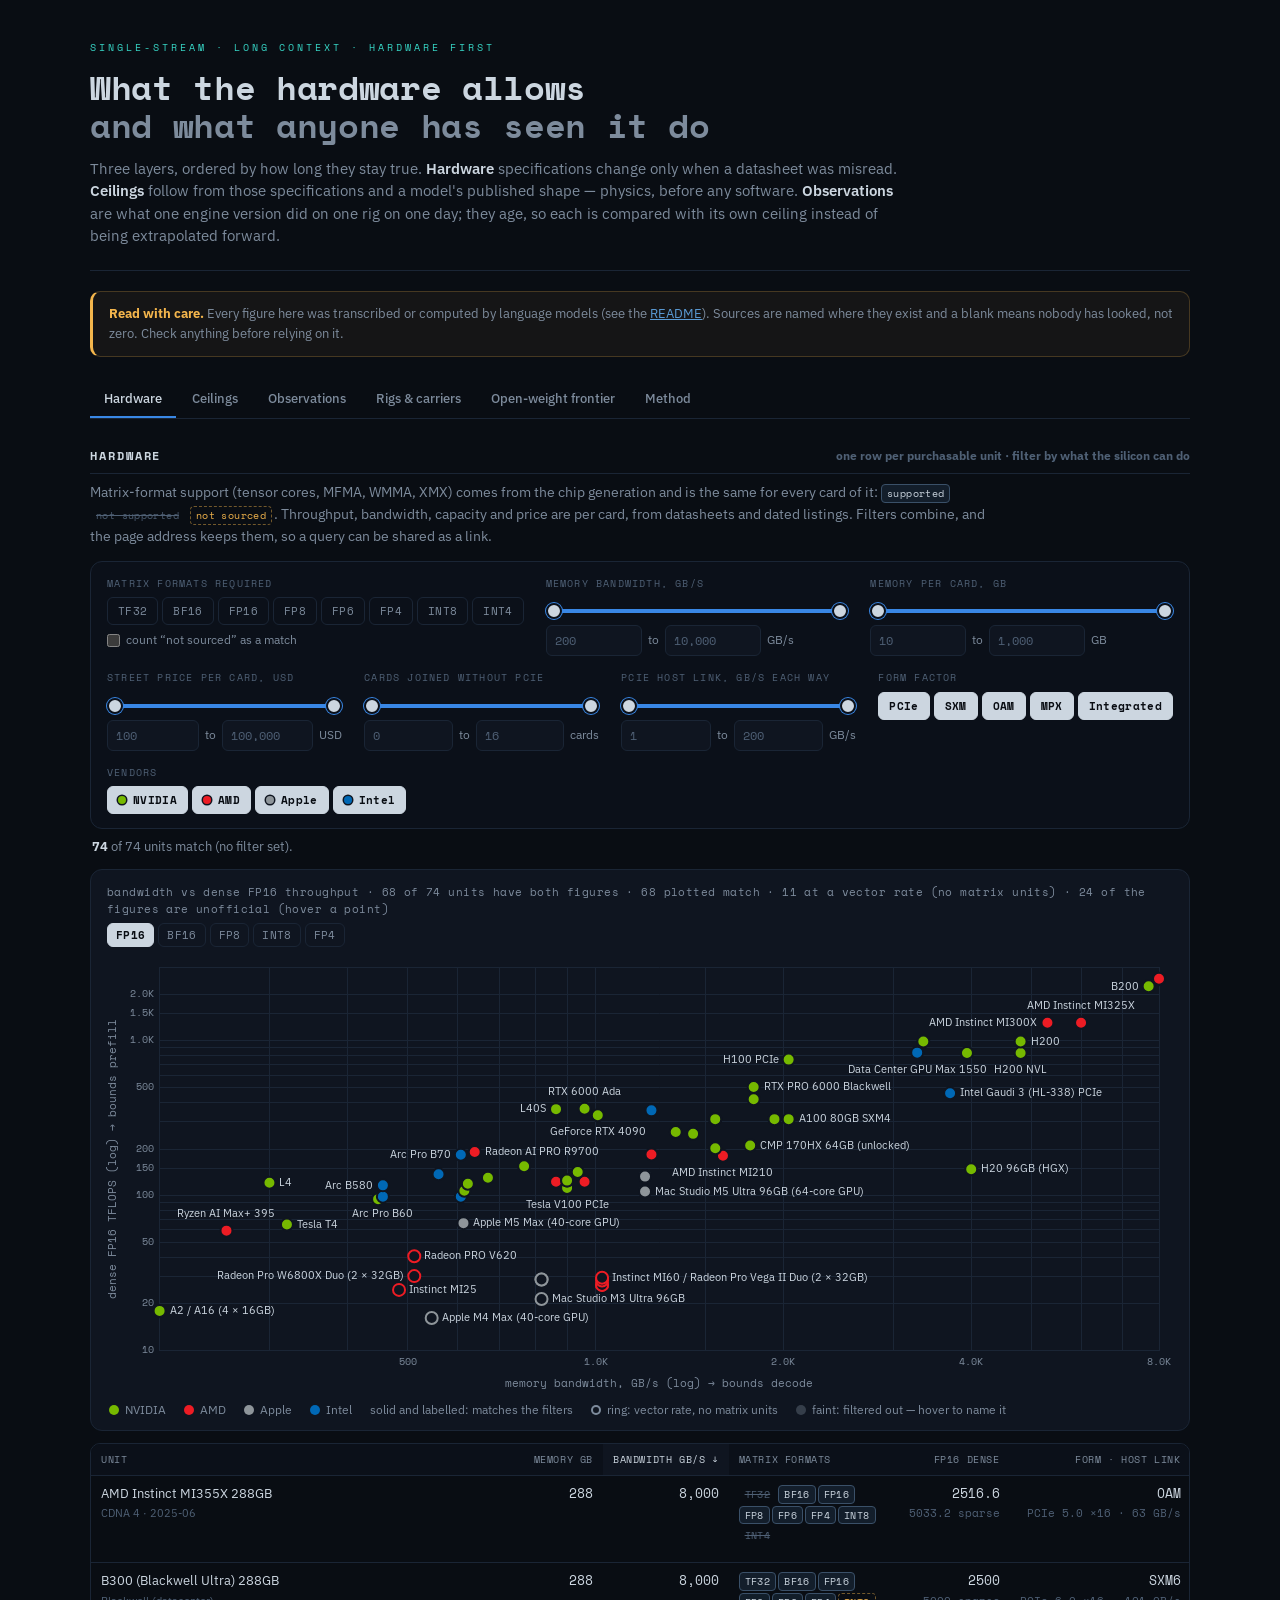
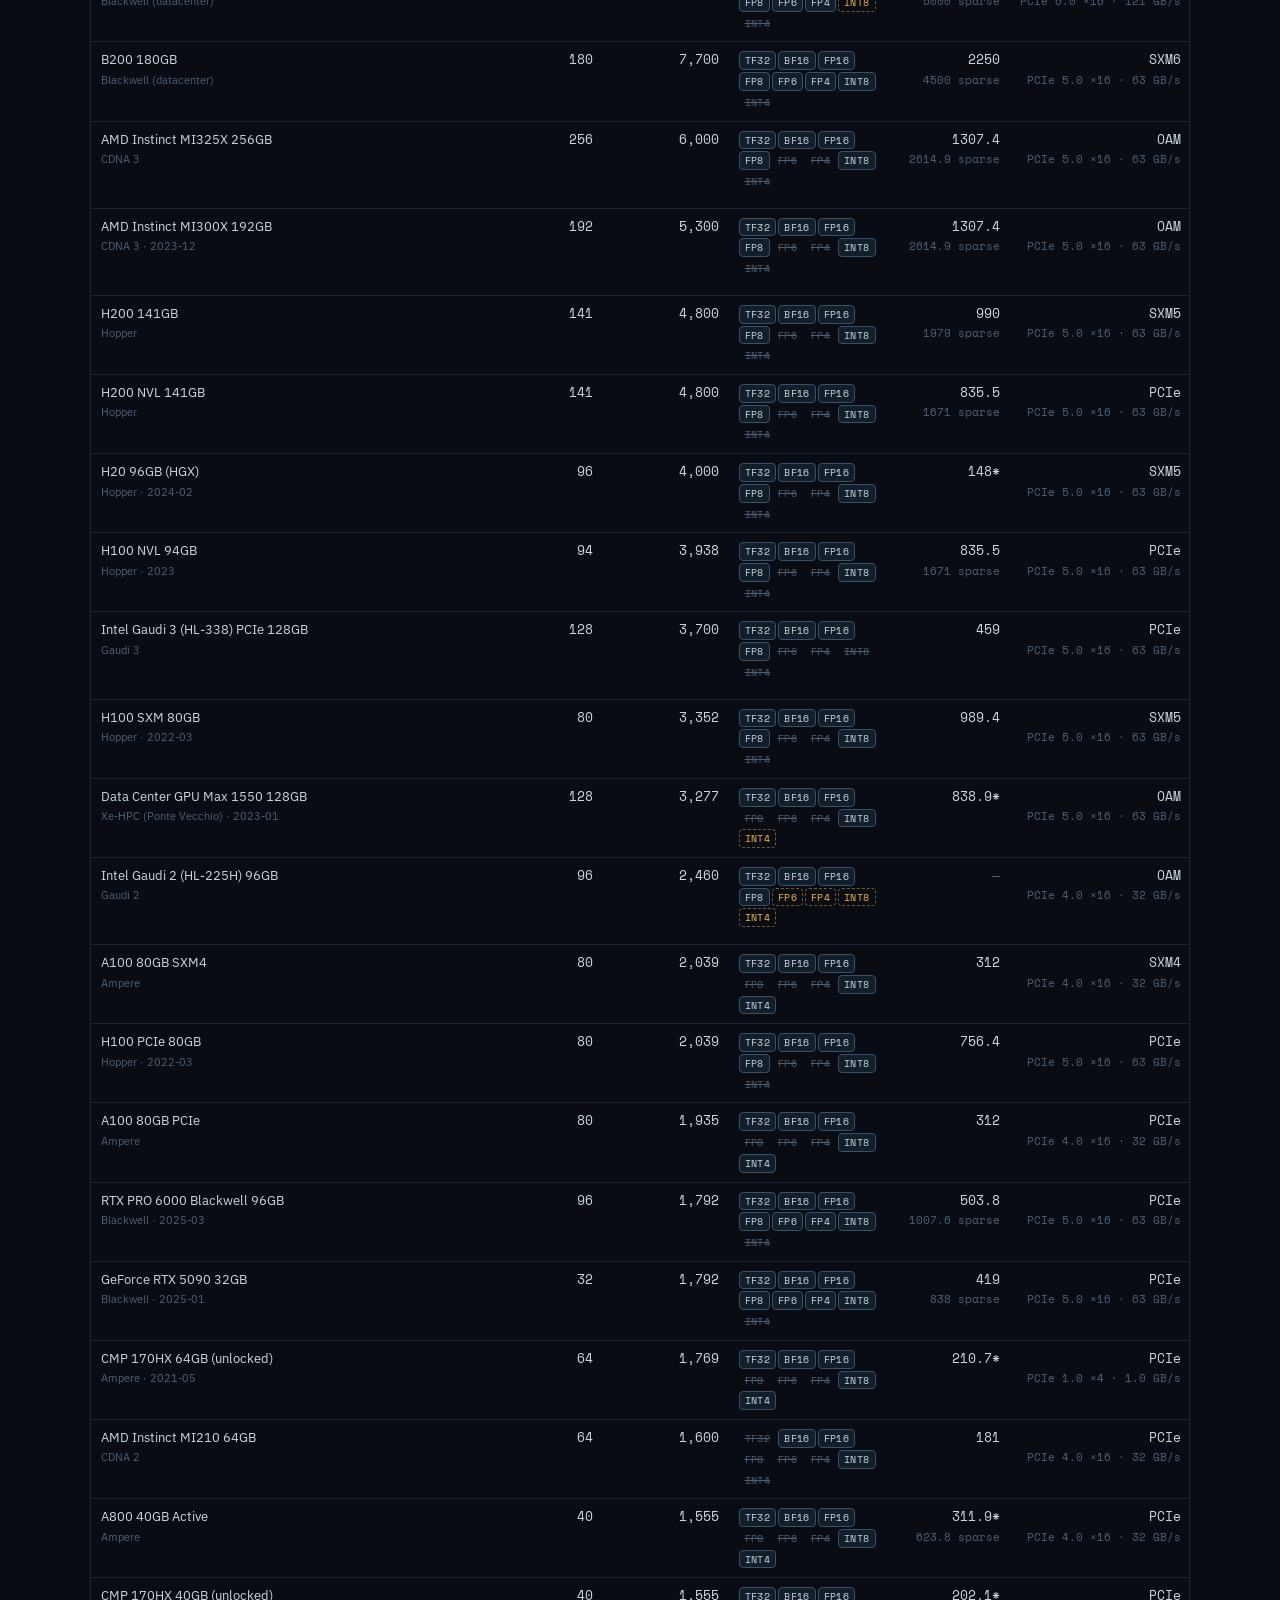
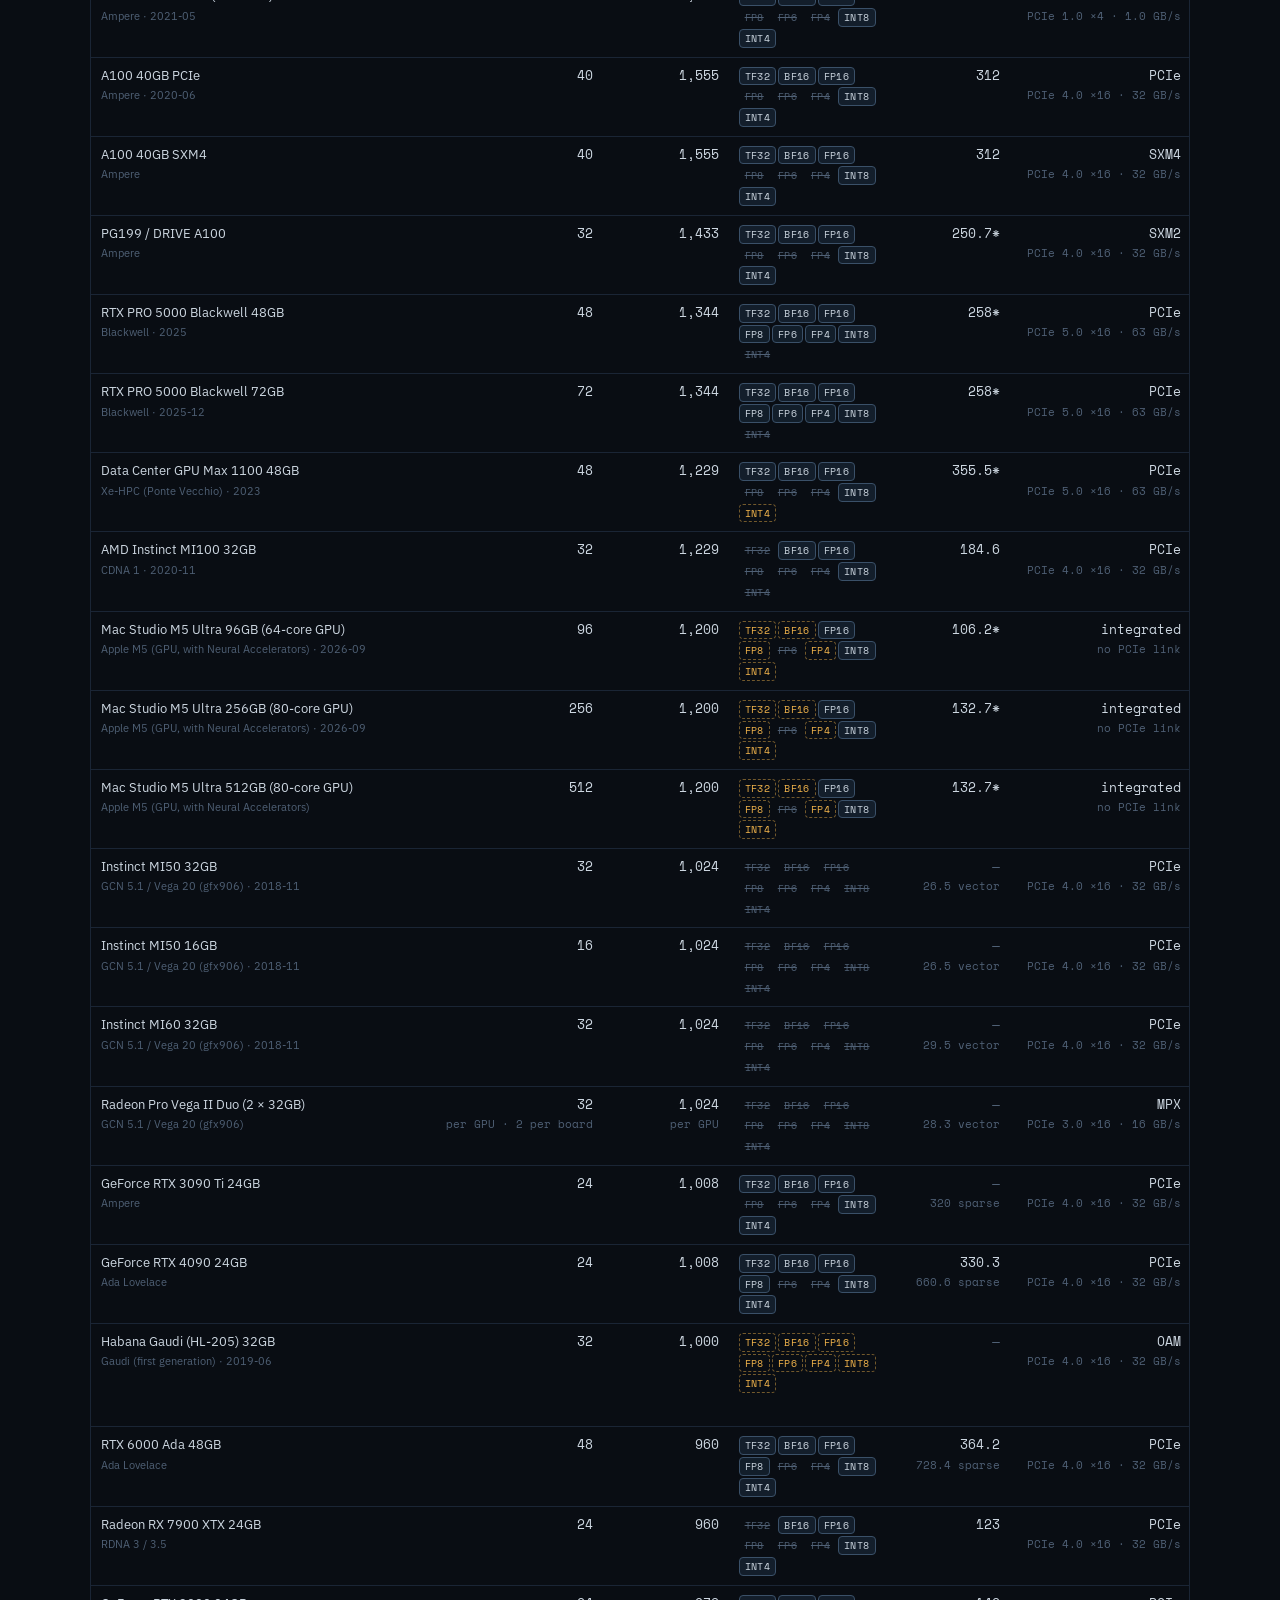
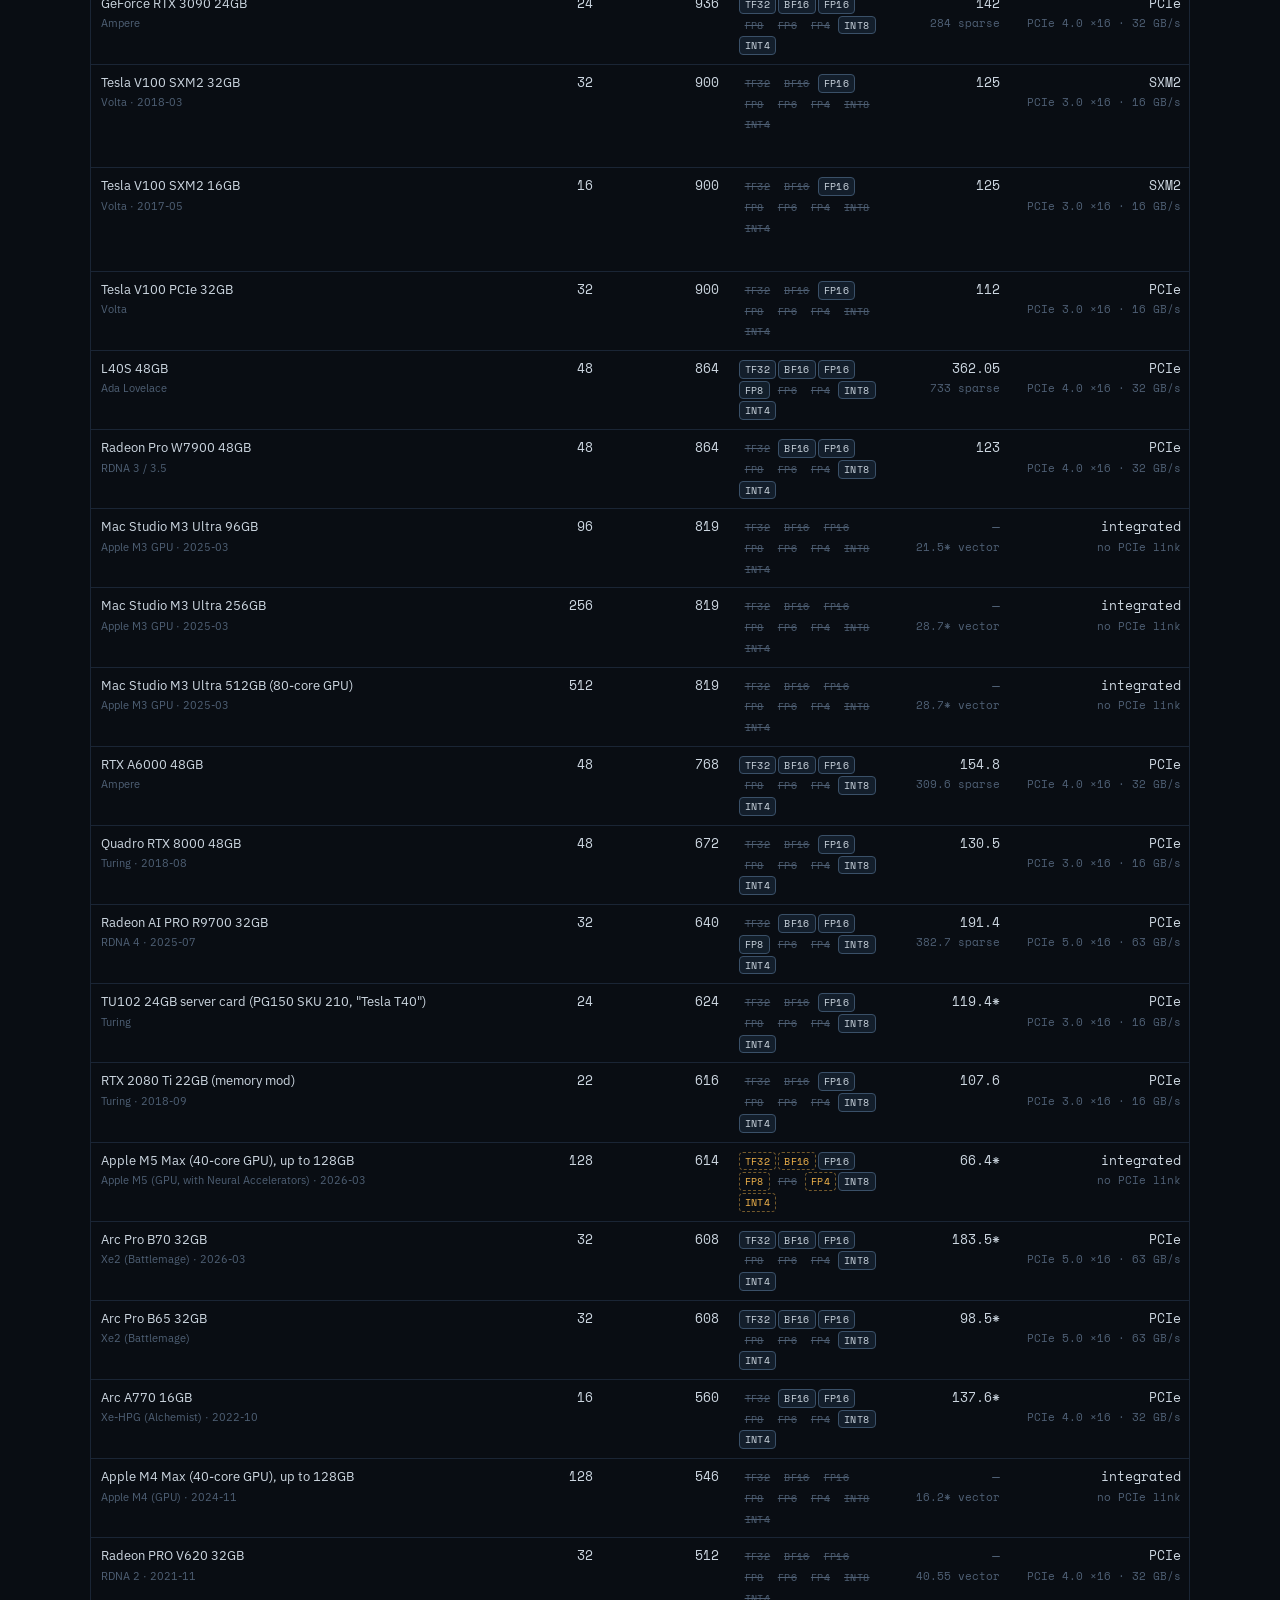
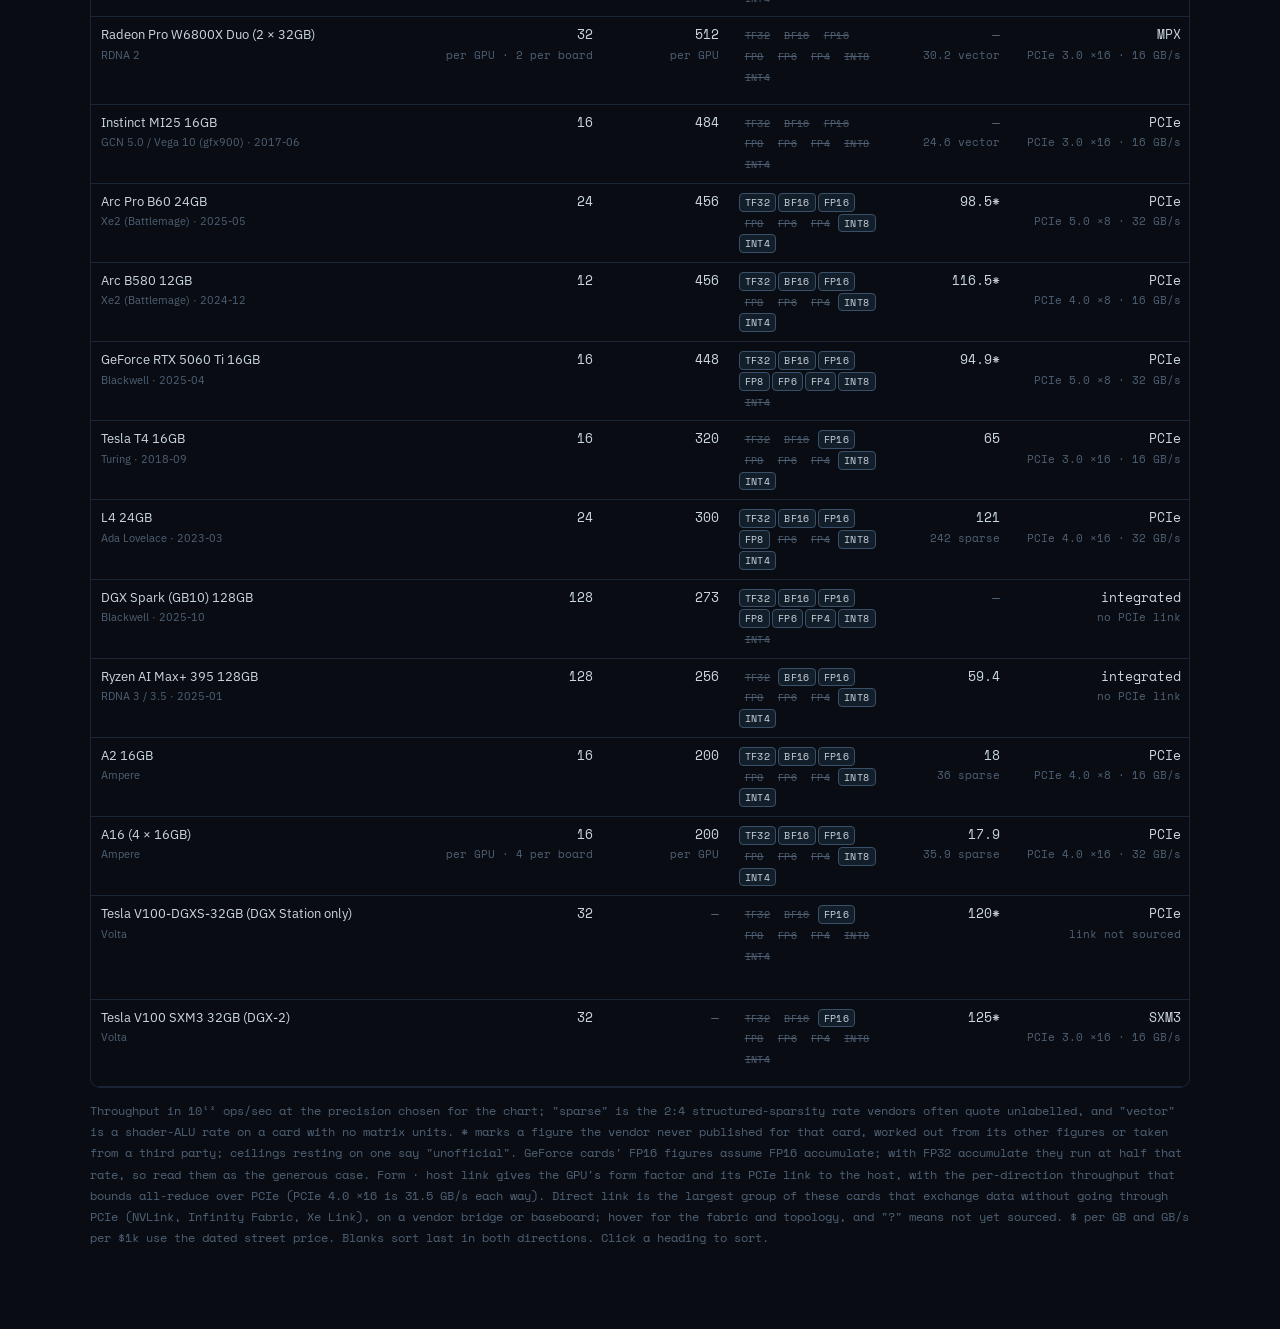
==== commit e4c3b9e4: "feat: decode bytes per step for mixed checkpoints; the DCS serving line A line can now record quant." ====
--- a/index.html
+++ b/index.html
@@ -53,6 +53,29 @@
     <div class="tglabel">Draft weights</div>
     <div class="chips" id="specChips"></div>
   </div>
+  <div class="fgroup">
+    <div class="tglabel">Lookup tables</div>
+    <div class="chips" id="tableChips"></div>
+    <div class="chips" id="tableBitsChips"></div>
+  </div>
+  <div class="fgroup">
+    <div class="tglabel">Host RAM</div>
+    <div class="chips" id="ramChips"></div>
+  </div>
+  <div class="fgroup">
+    <div class="tglabel">SSD for the tables</div>
+    <div class="chips" id="ssdChips"></div>
+    <div class="sub" id="ssdNote"></div>
+  </div>
+  <div class="fgroup">
+    <div class="tglabel">Routed experts</div>
+    <div class="chips" id="expertChips"></div>
+  </div>
+  <div class="fgroup">
+    <div class="tglabel">Host platform for CPU experts</div>
+    <div class="chips" id="platChips"></div>
+    <div class="sub" id="platNote"></div>
+  </div>
   <div class="fgroup slide">
     <div class="tglabel" id="depthLabel">Context depth, tokens</div>
     <div id="depthSlider" role="group" aria-labelledby="depthLabel"></div>
@@ -259,11 +282,43 @@
 <h2>Method &amp; sources</h2>
 <ul class="notes">
   <li><b>Format support</b> is recorded once per chip generation in <span class="code">data/compendium.json</span> → <span class="code">architectures</span>, each with the sources it rests on. “Native” means the matrix units take that input type; emulating it or upcasting to a wider type does not count. A card can override its generation only with a note saying why. FP8 weights can still be <i>stored</i> on a card without FP8 matrix units — that saves memory and bandwidth, not compute. Apple publishes no list of the types its GPUs multiply natively. M3 and M4 read “absent” because Apple says GPUs before M5 have no neural accelerators and fall back to shader code; M5 reads “native” for FP16 and INT8 on Apple's own example and an independent benchmark, and “unknown” for most of the rest.</li>
-  <li><b>Decode ceiling</b> = bandwidth ÷ (weights read × bits per weight ÷ 8 + KV bytes at depth + recurrent state). Weights read = active parameters less an untied input embedding table, of which a step reads one row; a tied table doubles as the output head and is read in full. KV bytes = 2 × KV heads × head size × bytes per element, for every full-attention layer times the depth and every sliding-window layer times its window; an MLA model stores one compressed latent per position instead, and a block-sparse layer reads only its fixed budget of positions however deep the cache. Recurrent state is one key×value matrix per head per linear-attention layer at FP32. Under a layer split a single stream runs one card at a time, so it gets one card's bandwidth; under tensor parallel it gets all of them, with perfect scaling assumed.</li>
+  <li><b>Decode ceiling</b> = bandwidth ÷ (weights read × bits per weight ÷ 8 + KV bytes at depth + recurrent state). Weights read = active parameters less an untied input embedding table, of which a step reads one row; a tied table doubles as the output head and is read in full. KV bytes = 2 × KV heads × head size × bytes per element, for every full-attention layer times the depth and every sliding-window layer times its window; an MLA model stores one compressed latent per position instead, and a block-sparse layer reads only its fixed budget of positions however deep the cache. Recurrent state is one key×value matrix per head per linear-attention layer at FP32. Under a layer split a single stream runs one card at a time, so it gets one card's bandwidth; under tensor parallel it gets all of them, with perfect scaling assumed. A serving line whose checkpoint mixes widths, such as 4-bit experts with everything else in BF16, records the bytes a step reads, summed from the checkpoint's headers, and its decode ceiling uses those instead of one width.</li>
   <li><b>Prefill ceiling</b> = rated dense matrix throughput ÷ FLOPs per token, where FLOPs per token = 2 × active parameters + 4 × attention heads × head size × positions attended on each softmax layer (a cold prompt attends over half itself on average). Every card counts under either split. The precision is the one the engine actually multiplies in: GGUF quants follow llama.cpp's own kernel dispatch (<span class="code">docs/roofline-dequant-paths.md</span>), FP8 checkpoints use FP8 only where the matrix units take it, and anything ungrounded falls back to FP16 and says so. Datacenter Blackwell (B200, B300) takes llama.cpp's Hopper paths, because its Blackwell-specific kernels target the workstation chips only. A card with no matrix units at all is bounded by its fastest shader rate (packed FP16 or dot-product INT8), labelled “vector”. Where a vendor never published a rate for a card, one worked out from its other ratings or taken from a third party stands in, labelled “unofficial”, with the working in the card's note.</li>
-  <li><b>Fit</b> = the model's GPU-resident parameters × bits per weight + KV at depth + recurrent state, against every card's memory less 1 GiB each for the runtime. GPU-resident leaves out vision towers, MTP heads and lookup tables. With <b>Draft weights</b> set, the model's MTP head, or a drafter recorded for it plus the drafter's own cache, is added at the same bits per weight. Lookup tables (Qwen3.8-Flash-Next's n-gram embedding, DeepSeek's Engram) are read a few rows per token (16 rows, about 5 KB, for Flash-Next; 48 rows, about 13 KB, for DeepSeek V4.1 Flash), so they are left out of GPU memory and reported beside it at their shipped precision. Where they go depends on the engine: pinned host RAM (vLLM by default), read from SSD on demand (llama.cpp, ExLlamaV3 and Strata by default), or GPU memory (SGLang's default for DeepSeek's Engram); quantized copies exist too (FP8, IQ4_NL). Where a rig records its host memory, the page says whether the tables fit in it. The decode ceiling is not raised for speculative decoding, whose gain depends on a measured acceptance rate; speculative readings are shown against it but not held to it. Catalog memory is read as GiB, which is what vendors mean. Under tensor parallel, a model with fewer KV heads than cards replicates them, and an MLA model's latent cache is copied whole to every card; the table warns when a model's attention heads do not split evenly across the cards. Unified-memory machines give the GPU only part of their RAM by default; that is in each unit's note, not the arithmetic.</li>
+  <li><b>Fit</b> = the model's GPU-resident parameters × bits per weight + KV at depth + recurrent state, against every card's memory less 1 GiB each for the runtime. GPU-resident leaves out vision towers, MTP heads and lookup tables. With <b>Draft weights</b> set, the model's MTP head, or a drafter recorded for it plus the drafter's own cache, is added at the same bits per weight. Lookup tables count only when the <b>Lookup tables</b> setting puts them in GPU memory, and routed experts leave it when the <b>Routed experts</b> setting moves them to host RAM (next items). The decode ceiling is not raised for speculative decoding, whose gain depends on a measured acceptance rate; speculative readings are shown against it but not held to it. Catalog memory is read as GiB, which is what vendors mean. Under tensor parallel, a model with fewer KV heads than cards replicates them, and an MLA model's latent cache is copied whole to every card; the table warns when a model's attention heads do not split evenly across the cards. Unified-memory machines give the GPU only part of their RAM by default; that is in each unit's note, not the arithmetic.</li>
+  <li><b>Lookup tables</b> (Qwen3.8-Flash-Next's n-gram embedding, DeepSeek's Engram) are read a few rows per token: for Flash-Next, 16 rows of 160 values (about 5 KB in BF16) at its second layer of 48; for DeepSeek V4.1 Flash, 48 rows (about 13 KB) over two layers. A row's address depends only on the token ids, so an engine can request a token's rows as soon as the token is sampled; they must land by the layer that reads them. Engines disagree on where the tables go: pinned host RAM (vLLM's default), read from disk on demand (llama.cpp above 4 GiB, ExLlamaV3, Strata), or GPU memory (SGLang's default for DeepSeek's Engram). The setting picks one.
+    <ul>
+      <li><b>Host RAM</b> costs decode and prefill nothing: a few kilobytes per token cross PCIe while the first layer runs, as vLLM and Qwen describe. The host must hold the tables plus 8 GiB for the OS and the engine; the 8 GiB is a round assumption, not a measurement. Systems are checked against their own memory, board rigs against the <b>Host RAM</b> setting.</li>
+      <li><b>GPU memory</b> adds the tables to the fit.</li>
+      <li><b>SSD</b> costs one small random read per row. Requested together, a token's rows take the drive's queue-depth-1 latency plus rows ÷ its peak random-read IOPS; read one at a time, as page faults on one thread would be, they take a latency each. The decode step's time is spread evenly over its layers, and any read time beyond the layers before the table is added to every token. The ceiling assumes rows requested together; one at a time is shown beside it. A prompt's rows are all known in advance, so prefill reads overlap compute, but prefill cannot outrun the drive's IOPS ÷ rows per token.</li>
+    </ul>
+    Assumptions and limits of the SSD model:
+    <ul>
+      <li>Every row misses the operating system's cache, as with Strata's default unbuffered reads; rows the cache holds cost what host RAM does.</li>
+      <li>A row that straddles two pages would cost two reads; that is not counted.</li>
+      <li>Under tensor parallel, whether each card reads every row or only its share depends on the engine and is not modelled.</li>
+      <li>The cost is computed only for a model that records its read pattern; for the others only the table's size and placement are shown.</li>
+      <li>Each drive's latency is a review's measured CrystalDiskMark 4K queue-depth-1 average on Windows, not the maker's figure: the makers state no queue-depth-1 figure for three of the five drives (Intel gives the 905P only "under 10 µs", at no stated queue depth), and the two figures they do state are faster than measured (the 870 EVO's 13,000 IOPS is 77 µs a read; measured, 120 µs). Peak IOPS is the maker's. A DRAM-less drive may read slower across a 100 GB table than across a review's test file; no figure for that was found.</li>
+      <li>Percentages are against the ceiling. A rig running below its ceiling has a longer window before the table's layer, so the same reads cost it less; the SSD-adjusted ceiling stays an upper bound.</li>
+    </ul>
+    Table precision follows its own setting where smaller copies exist (FP8, and IQ4_NL at 4.5 bits); quality at those precisions is not measured here.</li>
+  <li><b>Routed experts</b> of an MoE model are most of its weights but a small share of what a token reads (Flash-Next: 121B of 125B, of which a token reads 10 of 512 per layer), so engines can leave them in host RAM for the CPU to compute: llama.cpp's <span class="code">--cpu-moe</span> and <span class="code">--n-cpu-moe</span>, ik_llama.cpp, KTransformers. The setting keeps them in GPU memory, puts every layer's on the CPU, or lets the GPUs keep as many layers' worth as fit after everything else (<b>Overflow</b>). Routed-expert weights, shared-expert weights and the number of MoE layers are summed from each checkpoint's safetensors headers at the pinned revision; a model without them keeps its experts on the GPUs.
+    <ul>
+      <li><b>Decode</b>: attention, the router and any shared expert run on the GPU, which then hands the token to the CPU for the routed experts it picked. The CPU reads those at the host's memory bandwidth: channels × transfer rate × 8 bytes, the theoretical peak, as GPU bandwidth is. The GPU's own share of the routed experts and the shared expert can run while the CPU works on the same layer, as KTransformers and llama.cpp's <span class="code">--moe-cache-cpu-share</span> (opt-in, November 2026) do, if the GPU's share is spread over every layer; attention and the router cannot, since the CPU needs their output. The ceiling takes that overlap. Taking turns, as llama.cpp does by default, adds the two times; that figure is shown beside it.</li>
+      <li><b>Prefill</b>: a prompt batch is copied to the GPU instead. llama.cpp copies the experts a batch uses (for batches of 32 tokens or more; at 512 tokens that is nearly every expert), and KTransformers' layerwise GPU prefill loads whole layers. The copies cross each card's host link once per batch, so prefill cannot exceed batch × link ÷ the expert bytes held on the host. The ceiling uses 4,096-token batches, and shows 512, llama.cpp's default <span class="code">n_ubatch</span>; the cap scales with the batch. Copies are taken to overlap compute perfectly, though llama.cpp queues them on the compute stream and pays both. An engine that computes the CPU's experts on the CPU (KTransformers' AMX path, ik_llama.cpp below its offload threshold) is not bounded here, because no CPU's matrix throughput is recorded.</li>
+      <li><b>Host RAM</b> must hold the CPU's experts, plus the lookup tables when they are there too, plus 8 GiB. Board rigs and the Ceilings table use the <b>Host platform</b> and <b>Host RAM</b> settings; systems use their own CPUs and memory.</li>
+    </ul>
+    Limits of the model:
+    <ul>
+      <li>Each host platform's channels and rated speed at one DIMM per channel come from the maker's spec page or datasheet. AMD's pages refused every fetch, so its figures come from its datasheets as resellers host them, from server makers and from the press; each platform says which. CPU code reads below the theoretical figure: measured STREAM and similar results run 80–96% of it on parts with many CCDs, and one is shown beside the platform where found.</li>
+      <li>AMD parts with few CCDs cannot use all their channels: each CCD reaches the I/O die over links of limited width (Chips and Cheese measured at most 99.8 GB/s from one Zen 5 server CCD, 62.5 from a desktop one), and in Fujitsu's STREAM tables the 2-CCD EPYC 9115 and 9015 read about 42% of theoretical. A platform's figure is for its full parts.</li>
+      <li>The CPU's arithmetic is taken to keep up with its memory. On a CPU with few cores, dequantizing and multiplying can be the slower part.</li>
+      <li>A system's two sockets are counted as twice one, as tensor parallel counts every card. Stock llama.cpp gets much less: Arm measured it drawing 70.8 GB/s across two NUMA nodes against 104.9 from one, and 196.8 with a NUMA-aware patch that was not merged. A report quoted second-hand puts DeepSeek R1's gain from a second EPYC socket at 2%.</li>
+      <li>Moving activations across PCIe twice a layer, and the synchronization that comes with it, is not counted.</li>
+      <li>Every expert is taken to be equally likely. Routing is uneven in practice, so an engine that keeps the most-used experts on the GPU (llama.cpp's MoE cache) moves more of a token's reads off the CPU than the ceiling assumes, and can beat it.</li>
+      <li>Experts in a memory-mapped file are not pinned, and llama.cpp's MoE-cache documentation says only pinned experts upload at the link's full speed.</li>
+    </ul></li>
   <li><b>What the ceilings leave out on purpose:</b> kernel launch and synchronization cost, MoE routing, batching, interconnect time under tensor parallel, and any precision mix within a checkpoint (gpt-oss keeps attention in BF16, so its true ceiling is lower than one computed at MXFP4 throughout). Each omission makes the ceiling higher, never lower, so it stays an upper bound.</li>
-  <li><b>Model shapes</b> are transcribed from each model's published <span class="code">config.json</span> and model card, with the URL beside each entry in <span class="code">assets/models.js</span>. Bits per weight for GGUF recipes (Q4_K_M and similar) are typical averages; a line that records its own measured width uses that instead.</li>
+  <li><b>Model shapes</b> are transcribed from each model's published <span class="code">config.json</span> and model card, with the URL beside each entry in <span class="code">assets/models.js</span>. An MoE model's total and active parameters are summed from its safetensors headers instead of taken from the card, whose figures are rounded and often leave out weights a token reads: Qwen3-Next's “3B activated” is 3.87B, Flash-Next's “6B” is 7.31B. Bits per weight for GGUF recipes (Q4_K_M and similar) are typical averages; a line that records its own measured width uses that instead.</li>
   <li><b>Observations</b> keep the source's own words where it gave a range, a caveat or no depth. “Recorded” is when a figure entered this page, which is the latest it could have been observed; “observed” is the source's own date where it gave one. <b>Witnessed</b> means the maintainer personally saw the hardware produce the numbers; <b>reported</b> is someone else's account, kept because nothing gives a specific reason to doubt it. A line whose source names only the model's size gets a weights-only bound, which leaves out the cache and so sits above the true ceiling. A withdrawn line stays visible with the reason it was withdrawn.</li>
   <li><b>Editing:</b> every number lives in <span class="code">data/compendium.json</span>; <span class="code">data/README.md</span> says how to add a card, a chip generation or a reading, and <span class="code">tools/check-ceilings.mjs</span> fails if any reading claims more than its hardware can do.</li>
 </ul>
--- a/assets/styles.css
+++ b/assets/styles.css
@@ -128,6 +128,7 @@
 .dash{color:var(--dim);font-family:var(--mono)}
 .fit-untested{color:var(--dim)}
 .sub.prose{font-family:var(--sans);white-space:normal}
+.sub.tline{white-space:normal;max-width:17em}
 .t-ok{color:var(--ok)} .t-warn{color:var(--warn)} .t-bad{color:var(--bad)}
 .grp{font-family:var(--mono);font-size:10px;letter-spacing:.1em;text-transform:uppercase;background:var(--panel2);color:var(--dim);border-top:1px solid var(--line);text-align:left}
 
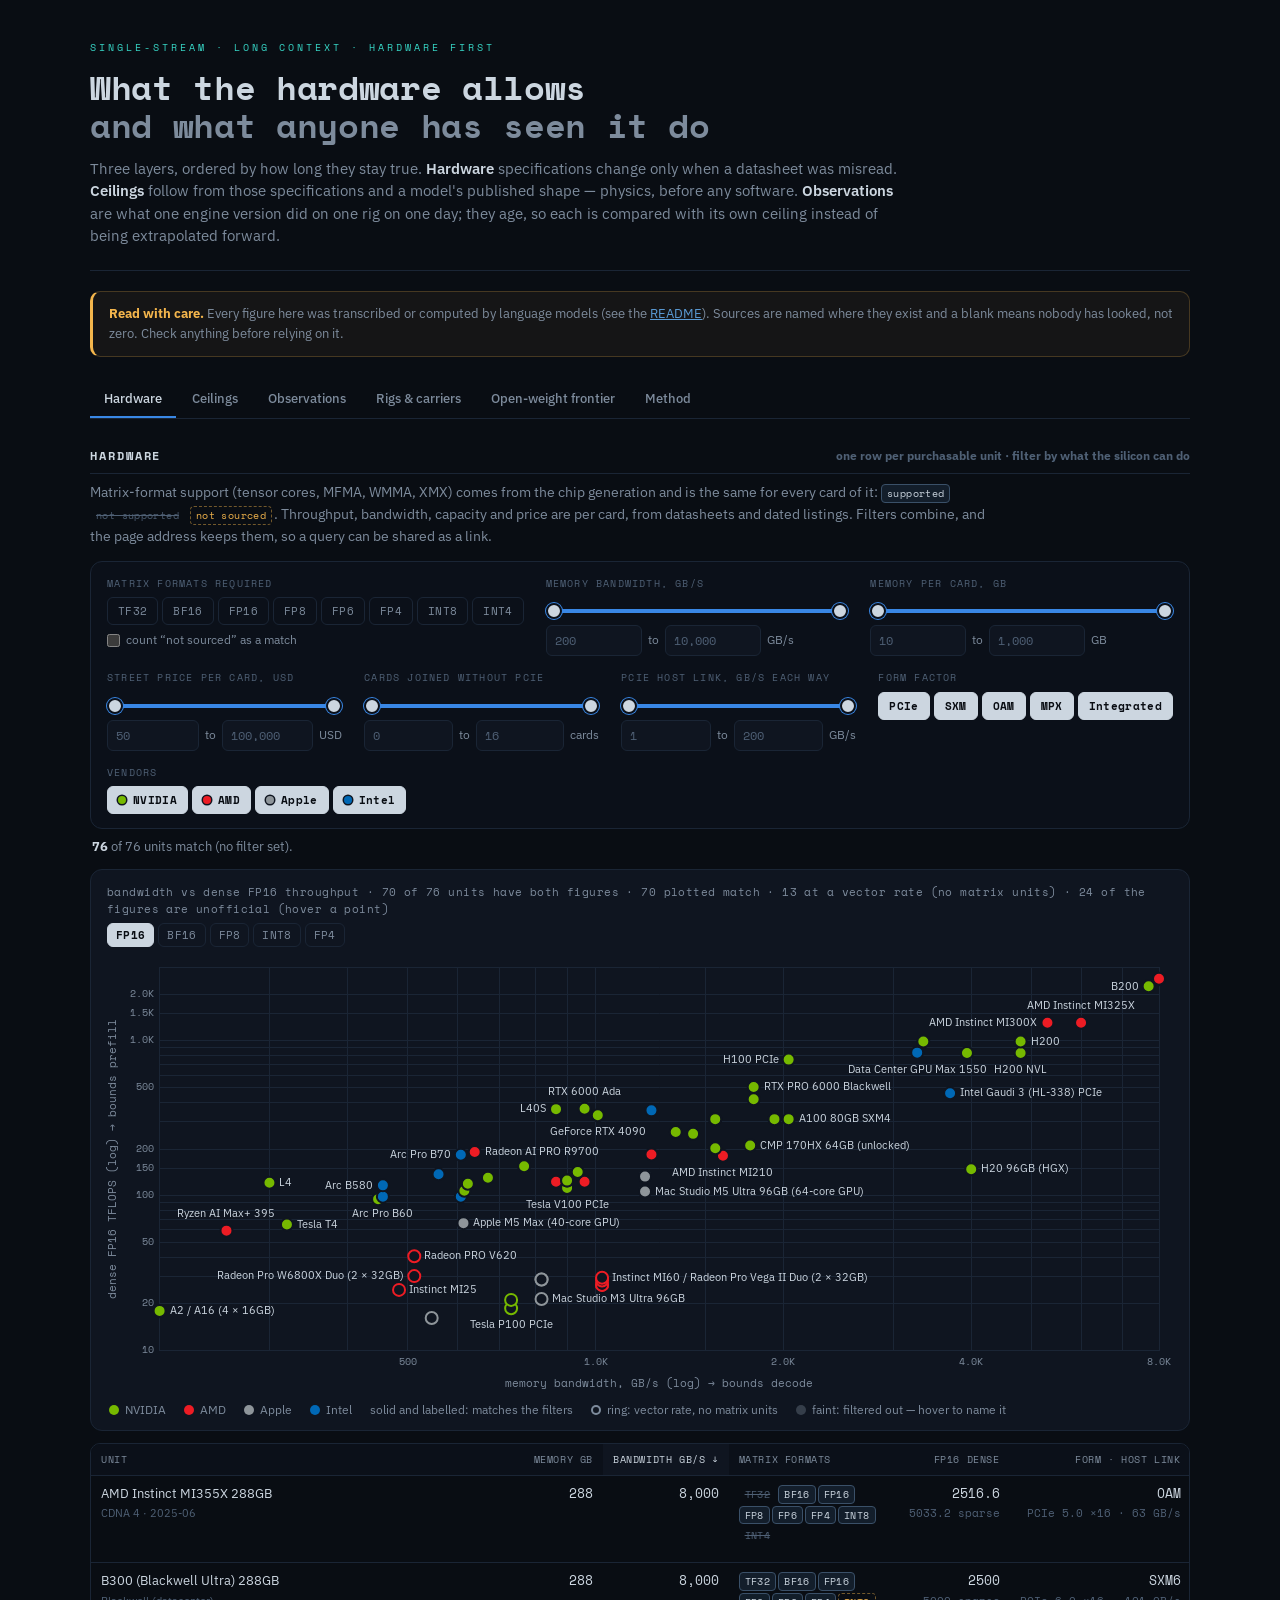
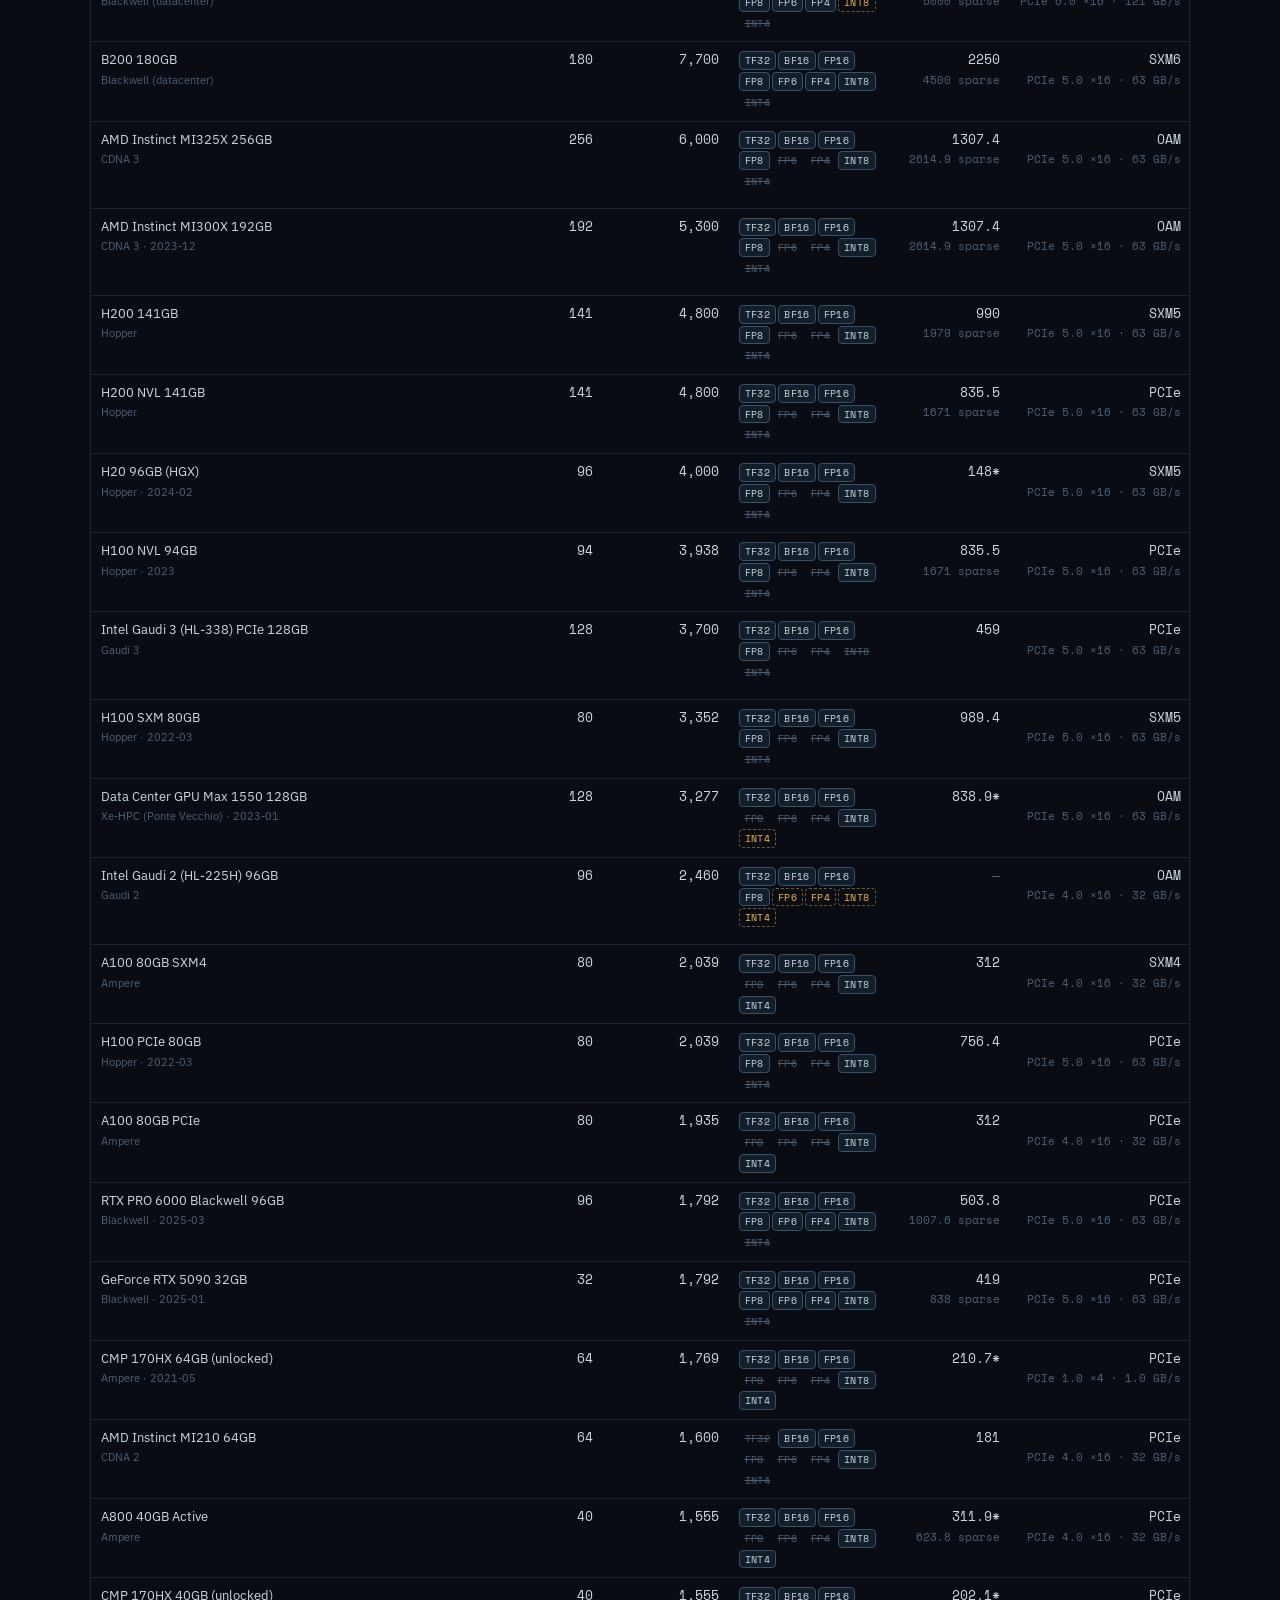
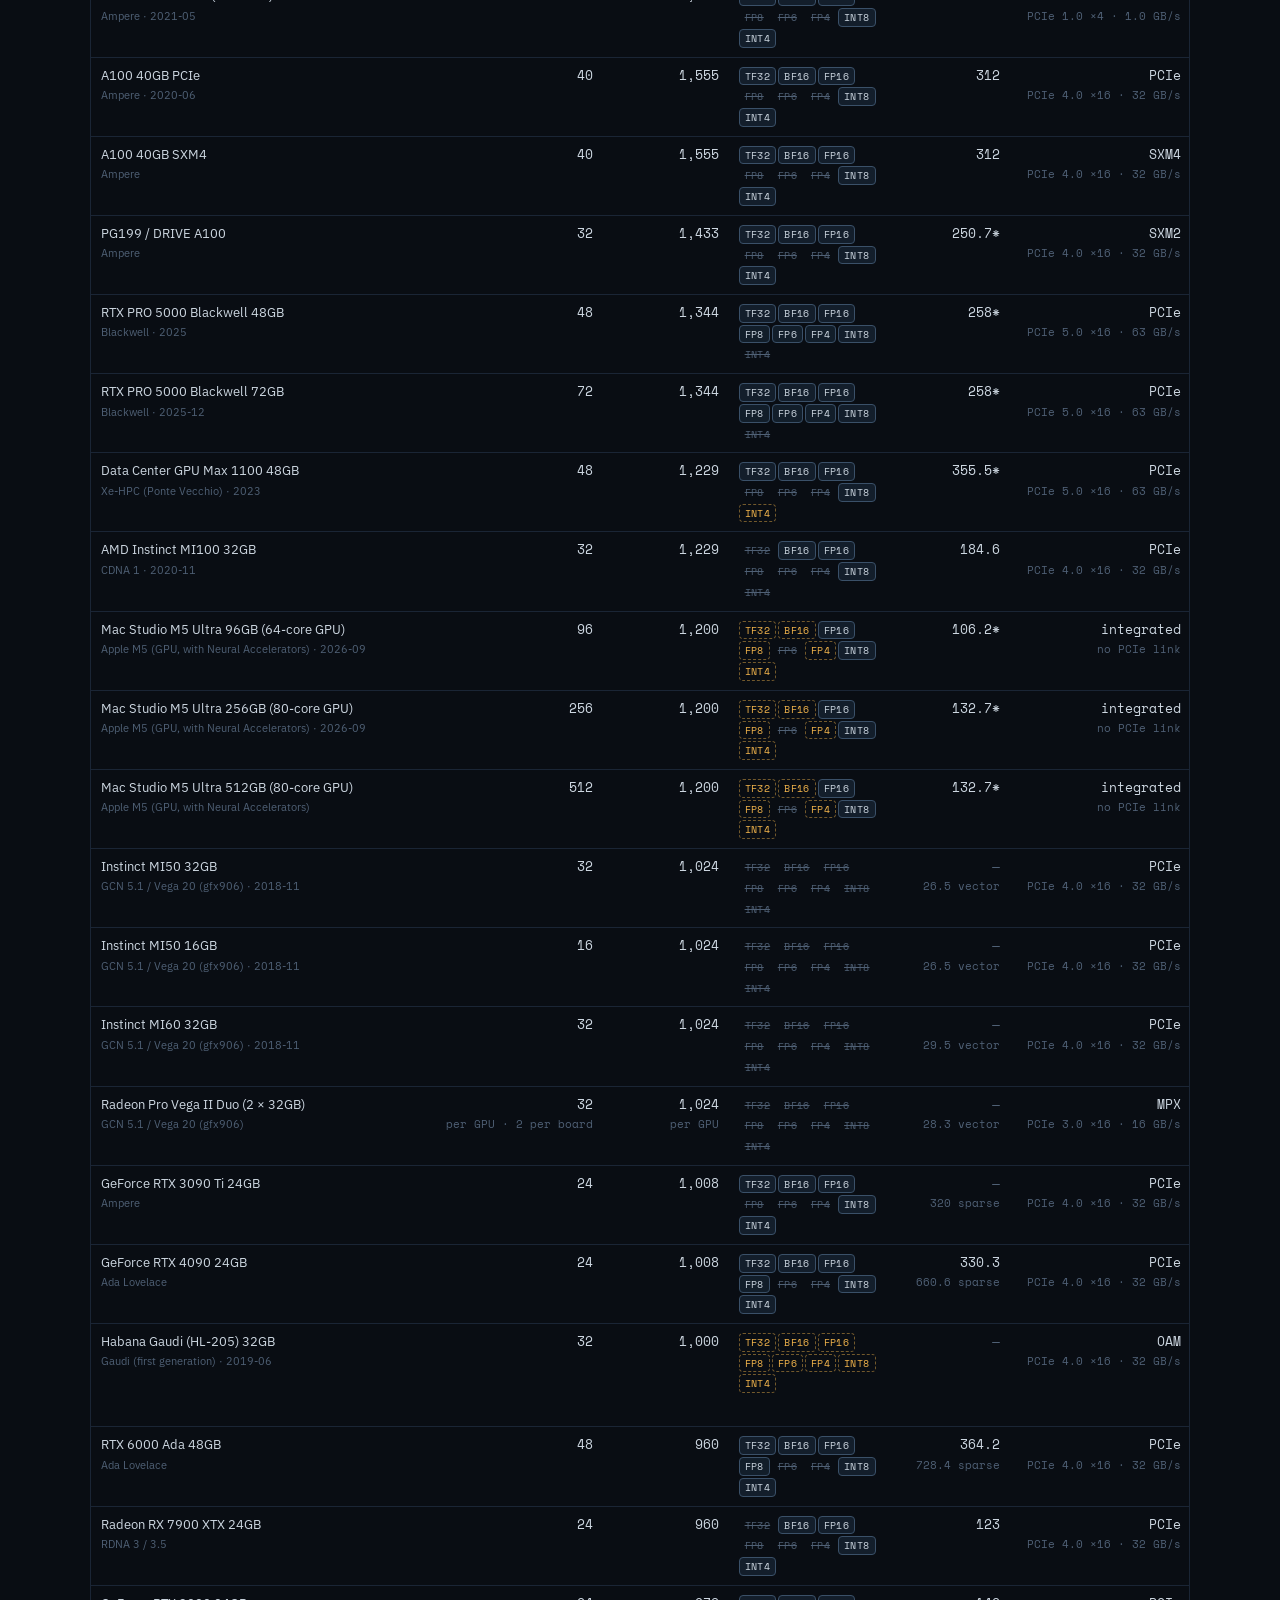
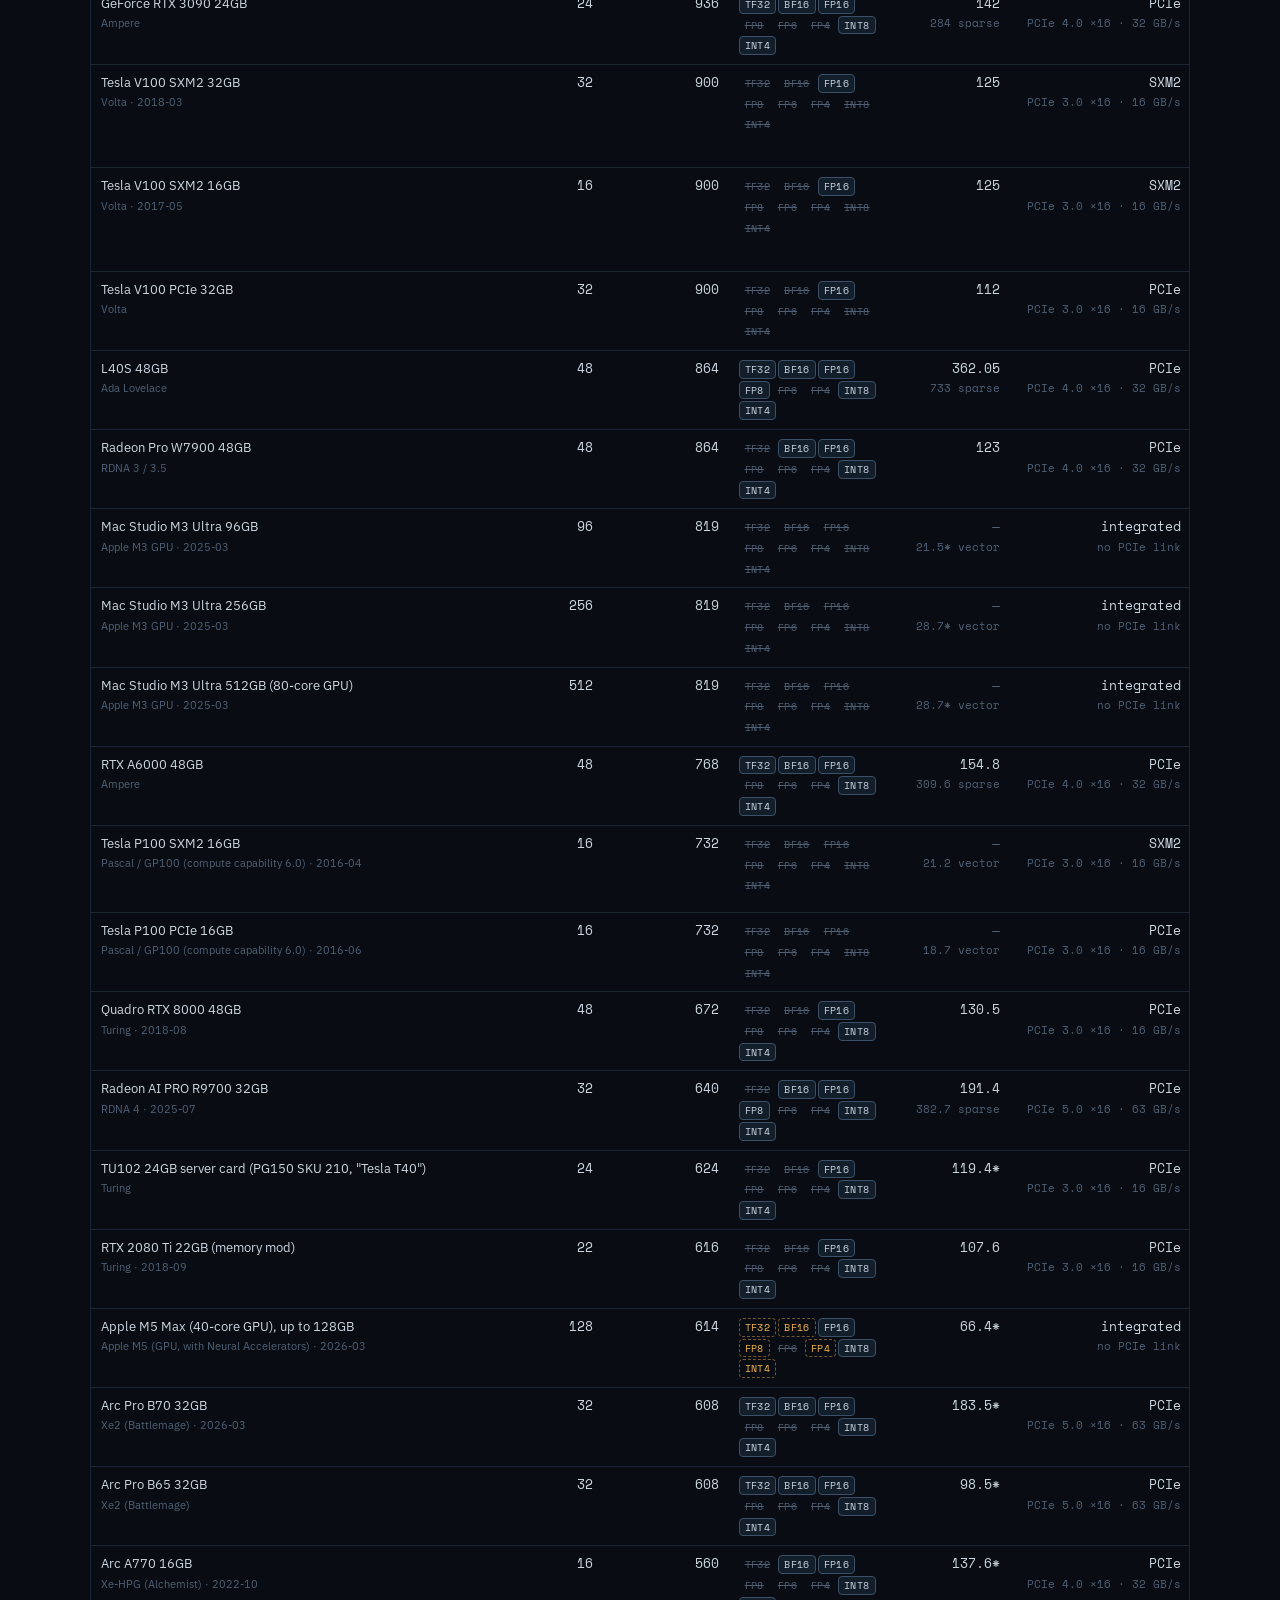
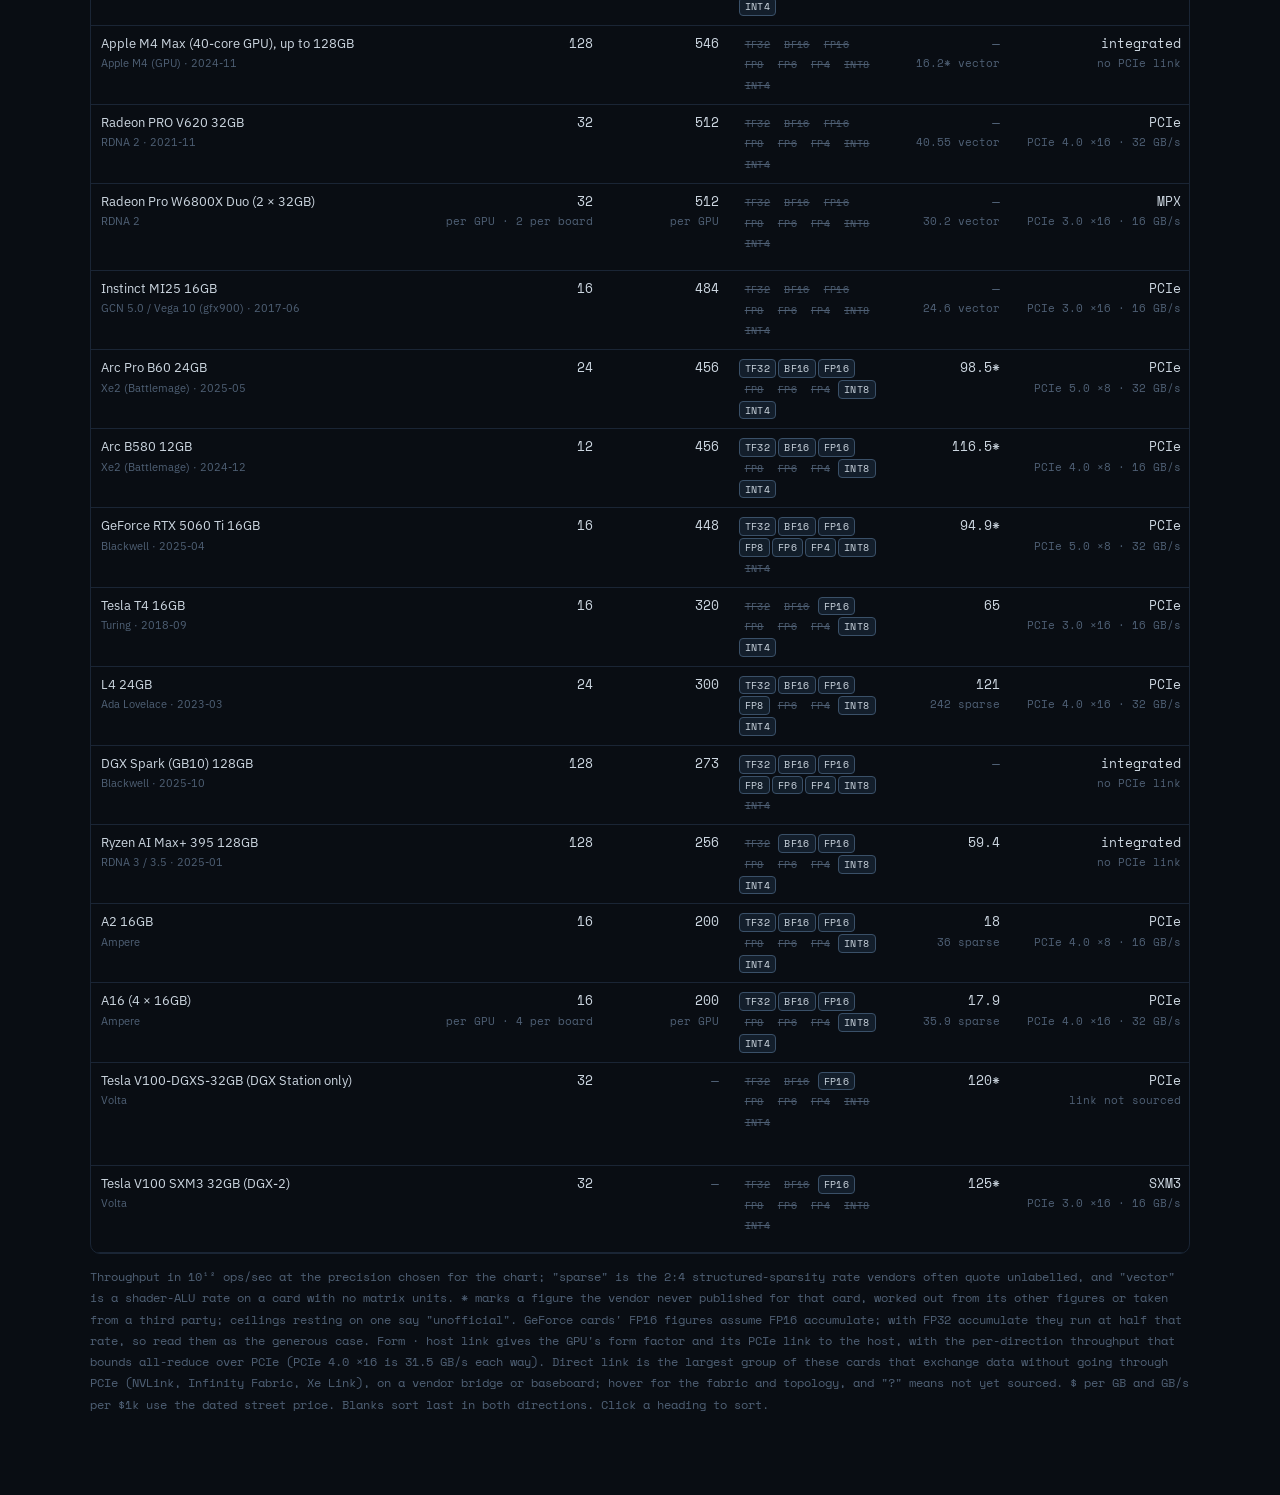
==== commit 4d4a05d0: "feat: turns, first-token readings and cache reuse A single user's context grows a few thousand token" ====
--- a/index.html
+++ b/index.html
@@ -80,6 +80,14 @@
     <div class="tglabel" id="depthLabel">Context depth, tokens</div>
     <div id="depthSlider" role="group" aria-labelledby="depthLabel"></div>
   </div>
+  <div class="fgroup">
+    <div class="tglabel" title="Tokens a message adds to the cached conversation: what the first token waits on">Each turn adds</div>
+    <div class="chips" id="turnInChips"></div>
+  </div>
+  <div class="fgroup">
+    <div class="tglabel" title="Tokens the model writes back, reasoning included">and writes</div>
+    <div class="chips" id="turnOutChips"></div>
+  </div>
 </div>
 
 <!-- ===================================================================== 1 -->
@@ -143,7 +151,7 @@
 <!-- ===================================================================== 2 -->
 <section id="ceilings" role="tabpanel" aria-labelledby="tab-ceilings" tabindex="0">
 <h2>Ceilings <span class="tail">one model, one depth · what physics allows before any software</span></h2>
-<p class="intro"><b>Decode</b> (one stream, one token per pass) is bounded by memory bandwidth ÷ the bytes each step must read: the active weights, the whole KV cache of every full-attention layer, the window of every sliding-window layer, and the state of every linear-attention layer. That grows with depth at a rate set by the model's architecture — which is why a hybrid model and a dense one cannot be compared on raw tokens/sec, only each against its own ceiling. <b>Prefill</b> is bounded by rated matrix throughput at the precision the engine actually multiplies in; real prefill lands far below it, so read it as a bound, not a forecast.</p>
+<p class="intro">A single user's context grows a few thousand tokens a turn, on top of a conversation the engine keeps cached, so the wait that matters is a <b>turn</b>: the new tokens appended to that cache, which the first token waits on, then the reply written at that depth. A cold prompt, prefilled from nothing, happens only when the cache is missed: a restart, a changed system prompt or tools array, a compacted conversation. Keep the start of the prompt stable and every session or subagent is a fork of one cached prefix. <b>Decode</b> (one stream, one token per pass) is bounded by memory bandwidth ÷ the bytes each step must read: the active weights, the whole KV cache of every full-attention layer, the window of every sliding-window layer, and the state of every linear-attention layer. That grows with depth at a rate set by the model's architecture — which is why a hybrid model and a dense one cannot be compared on raw tokens/sec, only each against its own ceiling. <b>Prefill</b> is bounded by rated matrix throughput at the precision the engine actually multiplies in, for tokens appended at the chosen depth. On a full-attention layer each one attends over the whole cache, so a turn's prefill gets dearer as the conversation grows; sliding-window, sparse and linear layers keep it nearly flat. That is where a card with little compute pays: not once for a long prompt, but on every turn of a deep session. Real prefill lands far below the bound, so read it as a bound, not a forecast. <b>Turn</b> adds the two at the turn size chosen above.</p>
 
 <div class="filters" id="ceilControls">
   <div class="fgroup wide">
@@ -182,6 +190,7 @@
     <th class="lbl">Memory</th>
     <th class="lbl" style="min-width:150px">Decode ceiling</th>
     <th class="lbl">Prefill ceiling</th>
+    <th class="lbl" title="The fastest a turn can go at this depth: its new tokens appended to the cached conversation, then its reply written">Turn</th>
     <th>Price</th>
     <th>Decode per $1k</th>
   </tr></thead>
@@ -193,7 +202,7 @@
 <!-- ===================================================================== 3 -->
 <section id="observations" role="tabpanel" aria-labelledby="tab-observations" tabindex="0">
 <h2>Observations <span class="tail">what one stack did, on one date · each against its own ceiling</span></h2>
-<p class="intro">Each group is one serving line: a rig, an engine, a model, its weights and its cache. Every reading states its depth. Nothing is interpolated, extrapolated or modeled — if it was not seen, it is not here. <b>Share of ceiling</b> divides a reading by the ceiling for that exact configuration, so it measures how much of the hardware that software reached: the part that changes when someone writes a better kernel. A reading above its ceiling means its attribution is wrong somewhere, except under speculative decoding, which can emit more than one token per pass (marked <span class="specmark">spec</span>), and where part of the work ran on hardware the ceiling does not count, such as Apple's Neural Engine (marked <span class="specmark">offload</span>).</p>
+<p class="intro">Each group is one serving line: a rig, an engine, a model, its weights and its cache. Every reading states its depth. Nothing is interpolated, extrapolated or modeled — if it was not seen, it is not here. <b>Share of ceiling</b> divides a reading by the ceiling for that exact configuration (for a time to first token, where lower is better, the floor by the reading), so it measures how much of the hardware that software reached: the part that changes when someone writes a better kernel. A reading above its ceiling means its attribution is wrong somewhere, except under speculative decoding, which can emit more than one token per pass (marked <span class="specmark">spec</span>), and where part of the work ran on hardware the ceiling does not count, such as Apple's Neural Engine (marked <span class="specmark">offload</span>).</p>
 
 <div class="filters" id="obsFilters">
   <div class="fgroup">
@@ -283,7 +292,8 @@
 <ul class="notes">
   <li><b>Format support</b> is recorded once per chip generation in <span class="code">data/compendium.json</span> → <span class="code">architectures</span>, each with the sources it rests on. “Native” means the matrix units take that input type; emulating it or upcasting to a wider type does not count. A card can override its generation only with a note saying why. FP8 weights can still be <i>stored</i> on a card without FP8 matrix units — that saves memory and bandwidth, not compute. Apple publishes no list of the types its GPUs multiply natively. M3 and M4 read “absent” because Apple says GPUs before M5 have no neural accelerators and fall back to shader code; M5 reads “native” for FP16 and INT8 on Apple's own example and an independent benchmark, and “unknown” for most of the rest.</li>
   <li><b>Decode ceiling</b> = bandwidth ÷ (weights read × bits per weight ÷ 8 + KV bytes at depth + recurrent state). Weights read = active parameters less an untied input embedding table, of which a step reads one row; a tied table doubles as the output head and is read in full. KV bytes = 2 × KV heads × head size × bytes per element, for every full-attention layer times the depth and every sliding-window layer times its window; an MLA model stores one compressed latent per position instead, and a block-sparse layer reads only its fixed budget of positions however deep the cache. Recurrent state is one key×value matrix per head per linear-attention layer at FP32. Under a layer split a single stream runs one card at a time, so it gets one card's bandwidth; under tensor parallel it gets all of them, with perfect scaling assumed. A serving line whose checkpoint mixes widths, such as 4-bit experts with everything else in BF16, records the bytes a step reads, summed from the checkpoint's headers, and its decode ceiling uses those instead of one width.</li>
-  <li><b>Prefill ceiling</b> = rated dense matrix throughput ÷ FLOPs per token, where FLOPs per token = 2 × active parameters + 4 × attention heads × head size × positions attended on each softmax layer (a cold prompt attends over half itself on average). Every card counts under either split. The precision is the one the engine actually multiplies in: GGUF quants follow llama.cpp's own kernel dispatch (<span class="code">docs/roofline-dequant-paths.md</span>), FP8 checkpoints use FP8 only where the matrix units take it, and anything ungrounded falls back to FP16 and says so. Datacenter Blackwell (B200, B300) takes llama.cpp's Hopper paths, because its Blackwell-specific kernels target the workstation chips only. A card with no matrix units at all is bounded by its fastest shader rate (packed FP16 or dot-product INT8), labelled “vector”. Where a vendor never published a rate for a card, one worked out from its other ratings or taken from a third party stands in, labelled “unofficial”, with the working in the card's note.</li>
+  <li><b>Prefill ceiling</b> = rated dense matrix throughput ÷ FLOPs per token, where FLOPs per token = 2 × active parameters + 4 × attention heads × head size × positions attended on each softmax layer (a token appended to a cached conversation attends over all of it, which is what the ceilings table shows; a cold prompt attends over half itself on average). Every card counts under either split. The precision is the one the engine actually multiplies in: GGUF quants follow llama.cpp's own kernel dispatch (<span class="code">docs/roofline-dequant-paths.md</span>), FP8 checkpoints use FP8 only where the matrix units take it, and anything ungrounded falls back to FP16 and says so. Datacenter Blackwell (B200, B300) takes llama.cpp's Hopper paths, because its Blackwell-specific kernels target the workstation chips only. A card with no matrix units at all is bounded by its fastest shader rate (packed FP16 or dot-product INT8), labelled “vector”. Where a vendor never published a rate for a card, one worked out from its other ratings or taken from a third party stands in, labelled “unofficial”, with the working in the card's note.</li>
+  <li><b>Turn</b> = new tokens ÷ the prefill ceiling at the turn's mean depth (the depth plus half the new tokens, exact for the attention term, which grows linearly) + output tokens ÷ the decode ceiling at the output's mean depth. Scheduling, sampling and other fixed costs are left out, so it is a floor on a turn's time, and for a short message those fixed costs are most of it. A measured <b>time to first token</b> is held to the same floor: on a cache hit, its new tokens appended at its depth; on a miss, the whole conversation prefilled from nothing; a session restored from host RAM or disk is a copy, not compute, and gets no floor. Each serving line can record what its engine reused when tested: an appended message, a changed last message (rolled back to the shared prefix, which sliding-window and recurrent layers allow only where the engine saved their state), a changed tools array, and where an evicted session goes.</li>
   <li><b>Fit</b> = the model's GPU-resident parameters × bits per weight + KV at depth + recurrent state, against every card's memory less 1 GiB each for the runtime. GPU-resident leaves out vision towers, MTP heads and lookup tables. With <b>Draft weights</b> set, the model's MTP head, or a drafter recorded for it plus the drafter's own cache, is added at the same bits per weight. Lookup tables count only when the <b>Lookup tables</b> setting puts them in GPU memory, and routed experts leave it when the <b>Routed experts</b> setting moves them to host RAM (next items). The decode ceiling is not raised for speculative decoding, whose gain depends on a measured acceptance rate; speculative readings are shown against it but not held to it. Catalog memory is read as GiB, which is what vendors mean. Under tensor parallel, a model with fewer KV heads than cards replicates them, and an MLA model's latent cache is copied whole to every card; the table warns when a model's attention heads do not split evenly across the cards. Unified-memory machines give the GPU only part of their RAM by default; that is in each unit's note, not the arithmetic.</li>
   <li><b>Lookup tables</b> (Qwen3.8-Flash-Next's n-gram embedding, DeepSeek's Engram) are read a few rows per token: for Flash-Next, 16 rows of 160 values (about 5 KB in BF16) at its second layer of 48; for DeepSeek V4.1 Flash, 48 rows (about 13 KB) over two layers. A row's address depends only on the token ids, so an engine can request a token's rows as soon as the token is sampled; they must land by the layer that reads them. Engines disagree on where the tables go: pinned host RAM (vLLM's default), read from disk on demand (llama.cpp above 4 GiB, ExLlamaV3, Strata), or GPU memory (SGLang's default for DeepSeek's Engram). The setting picks one.
     <ul>
